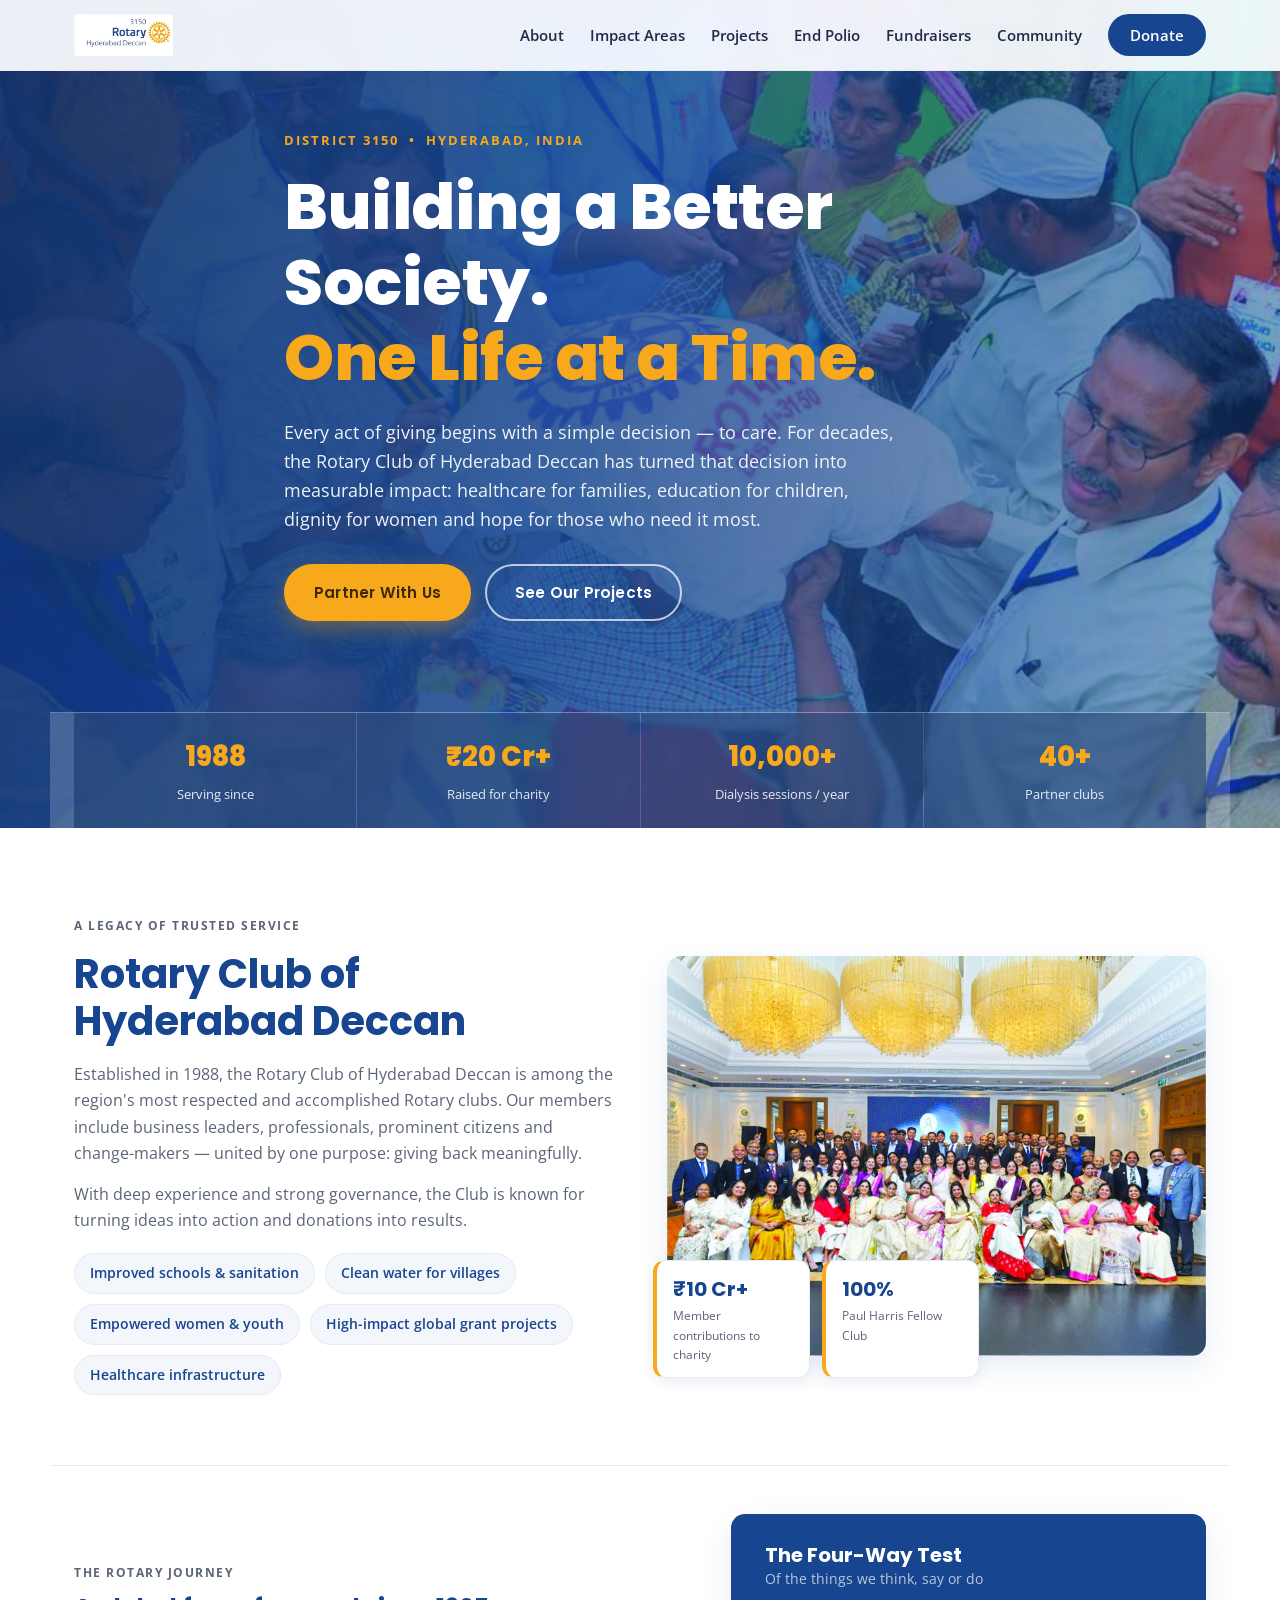
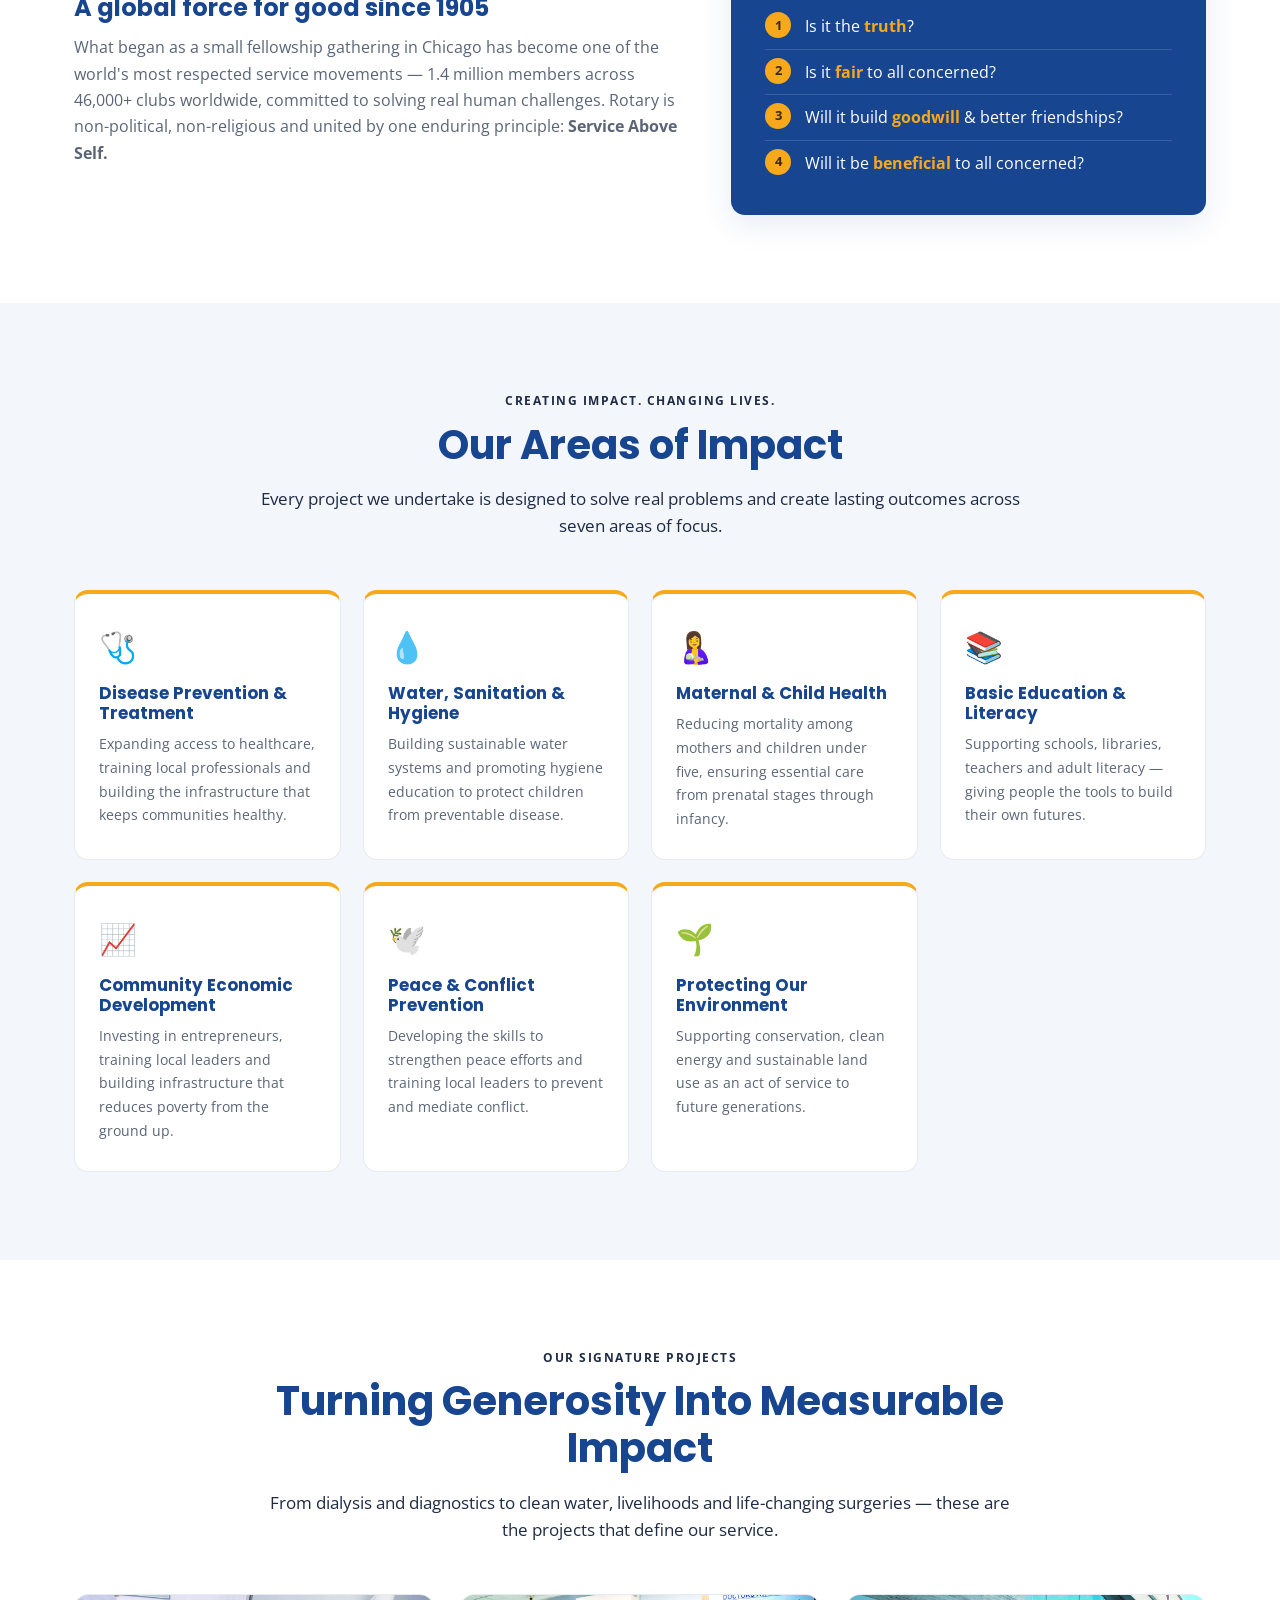
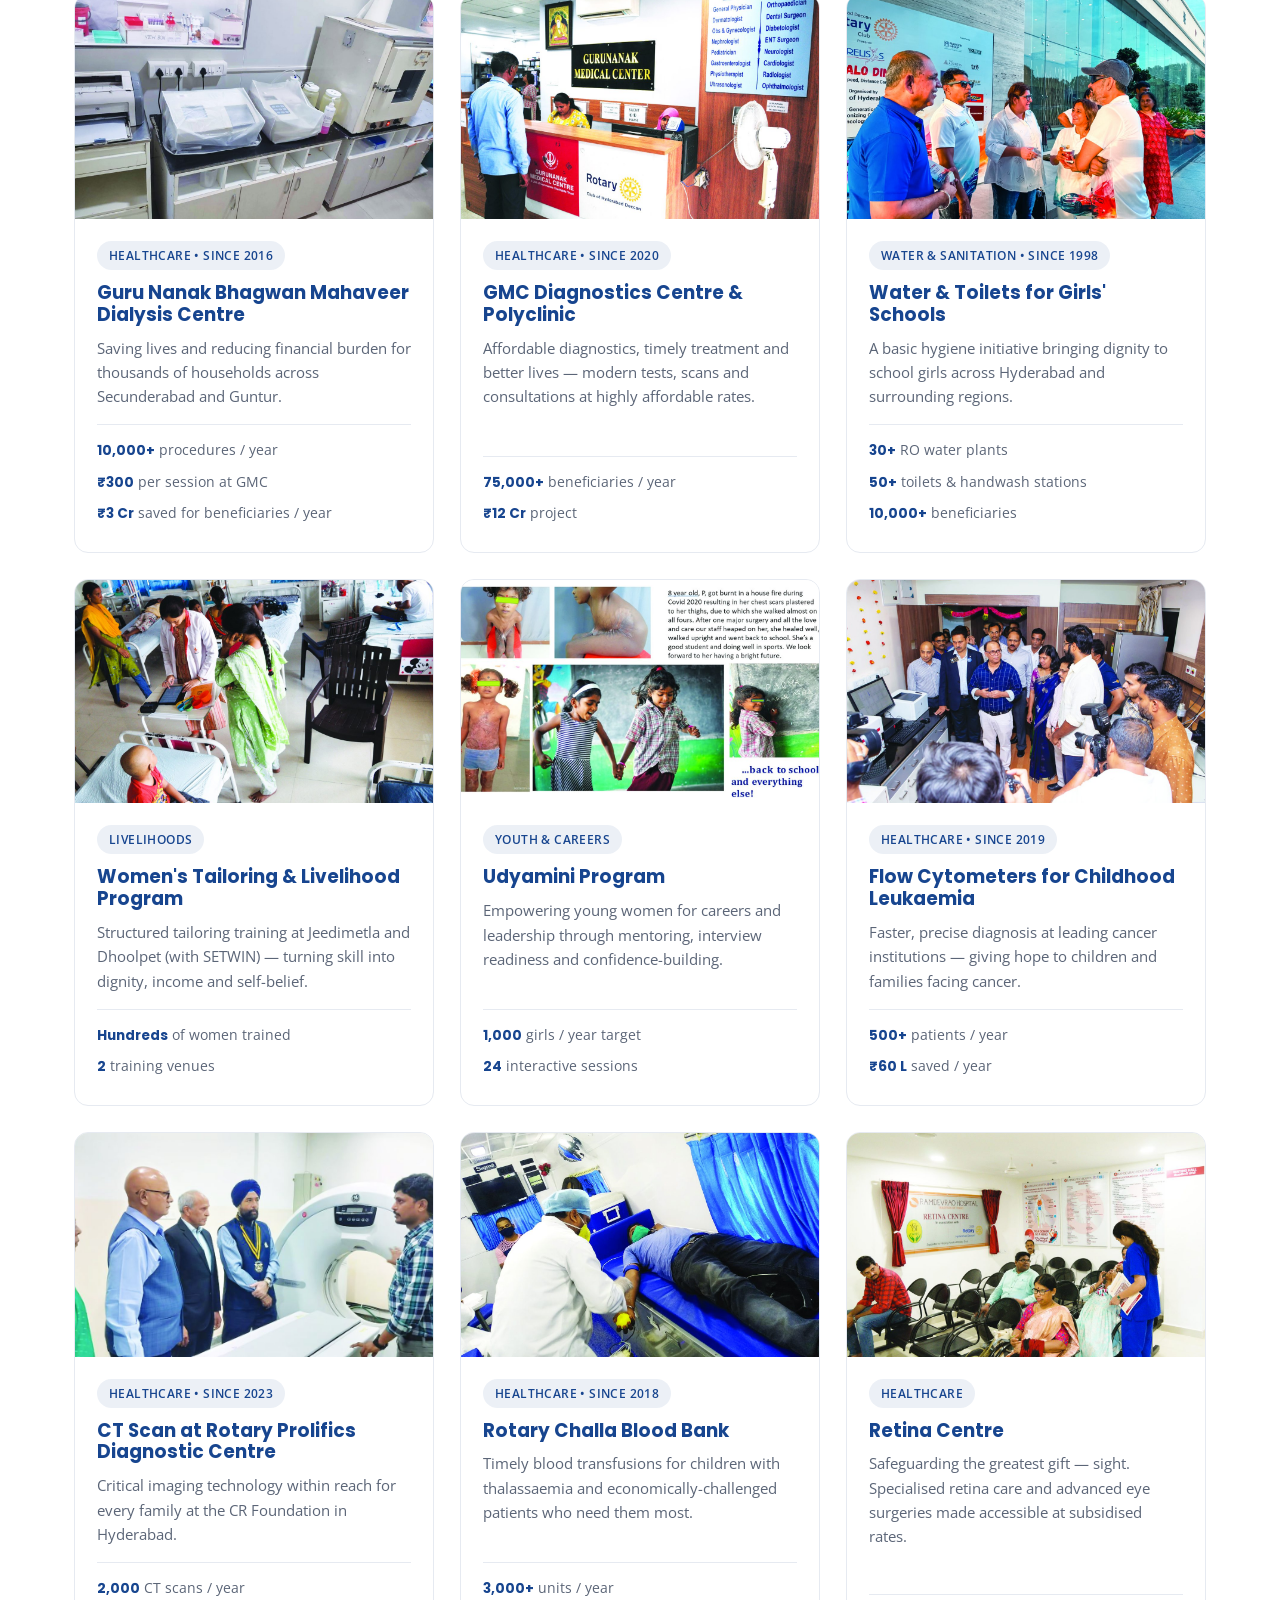
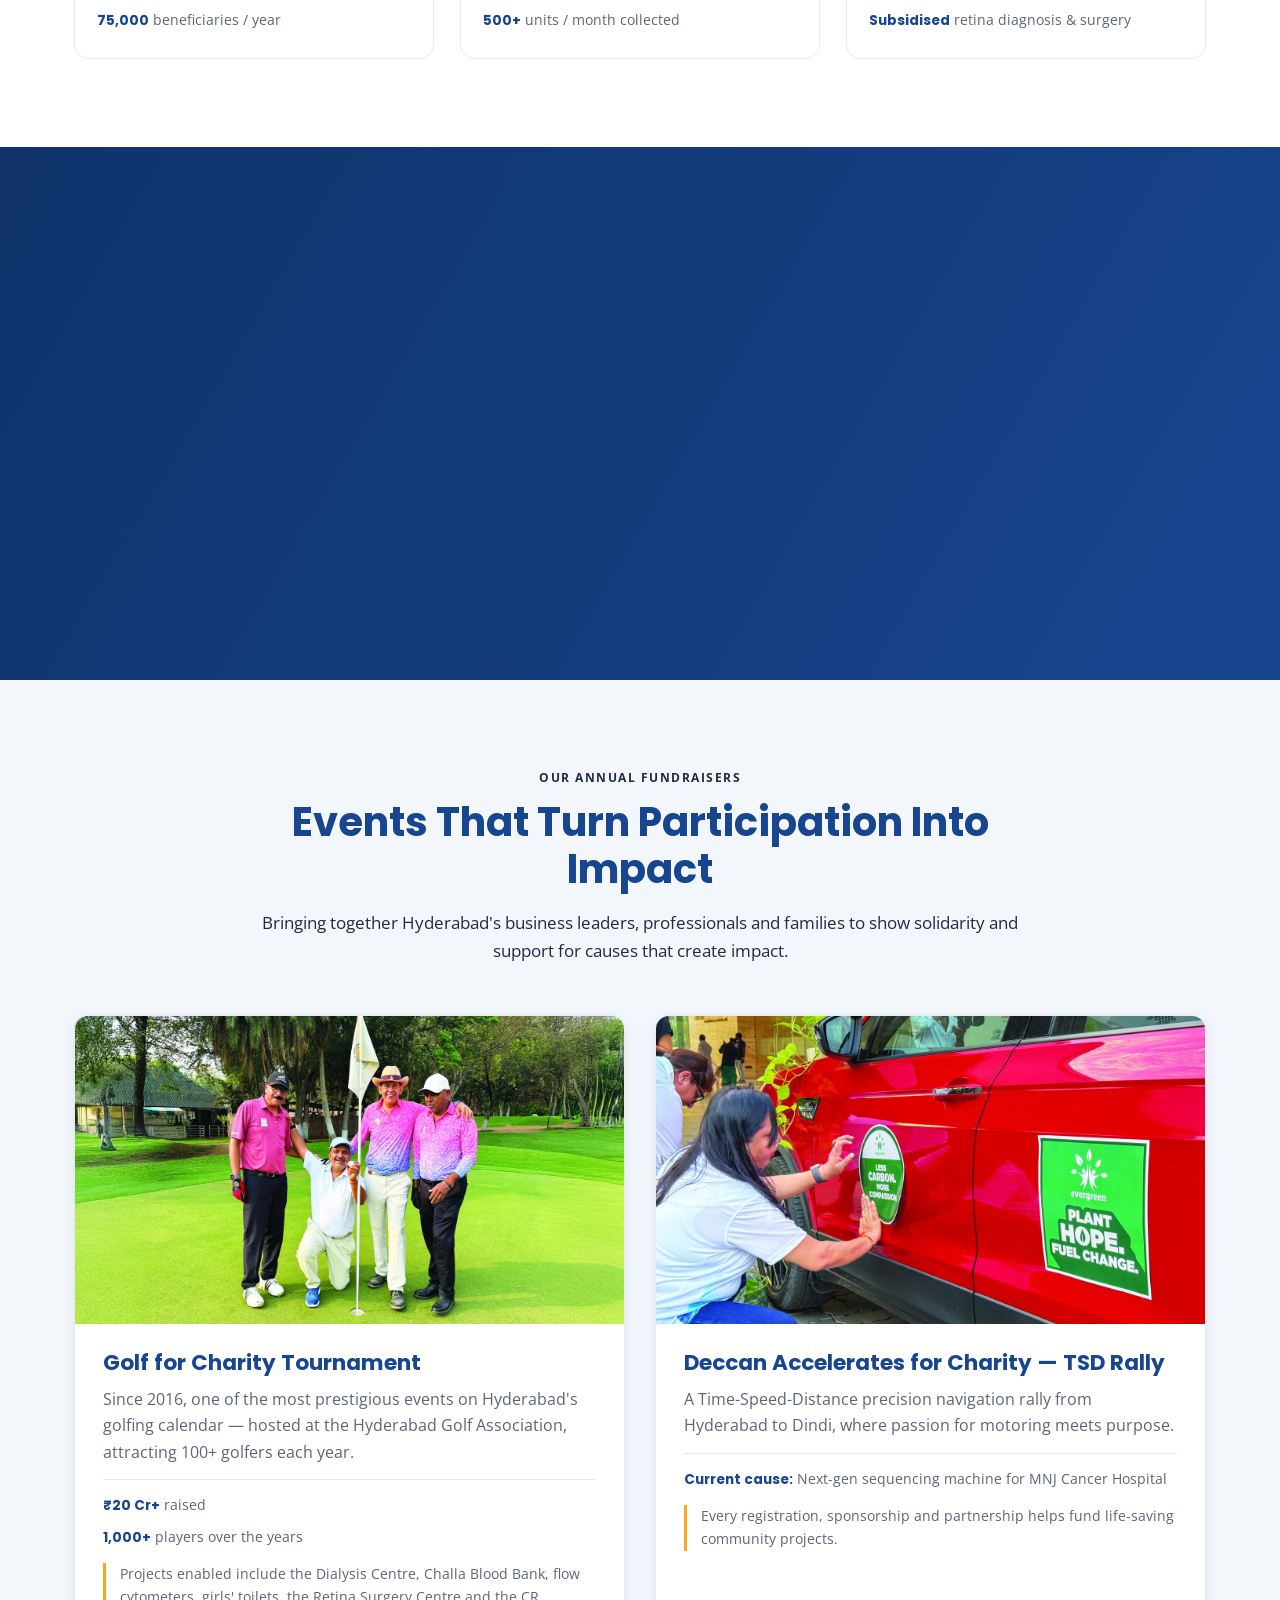
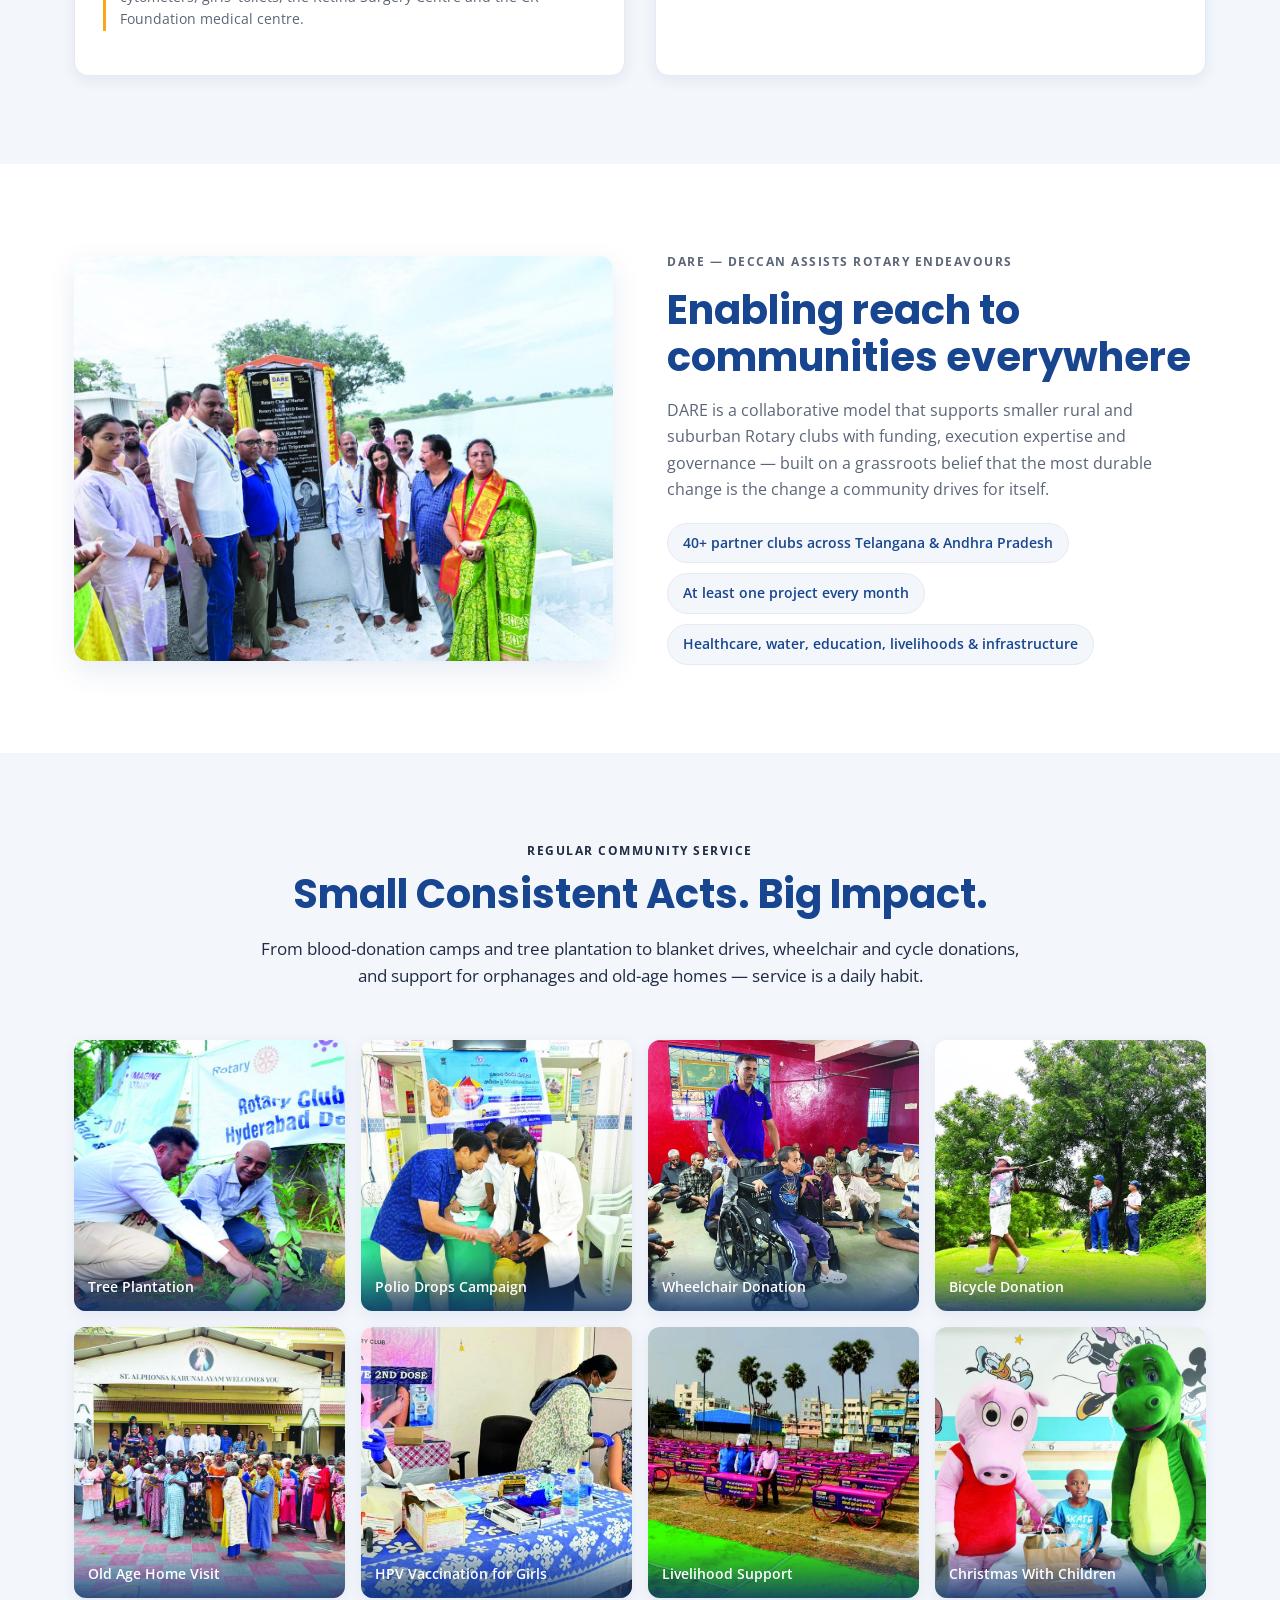
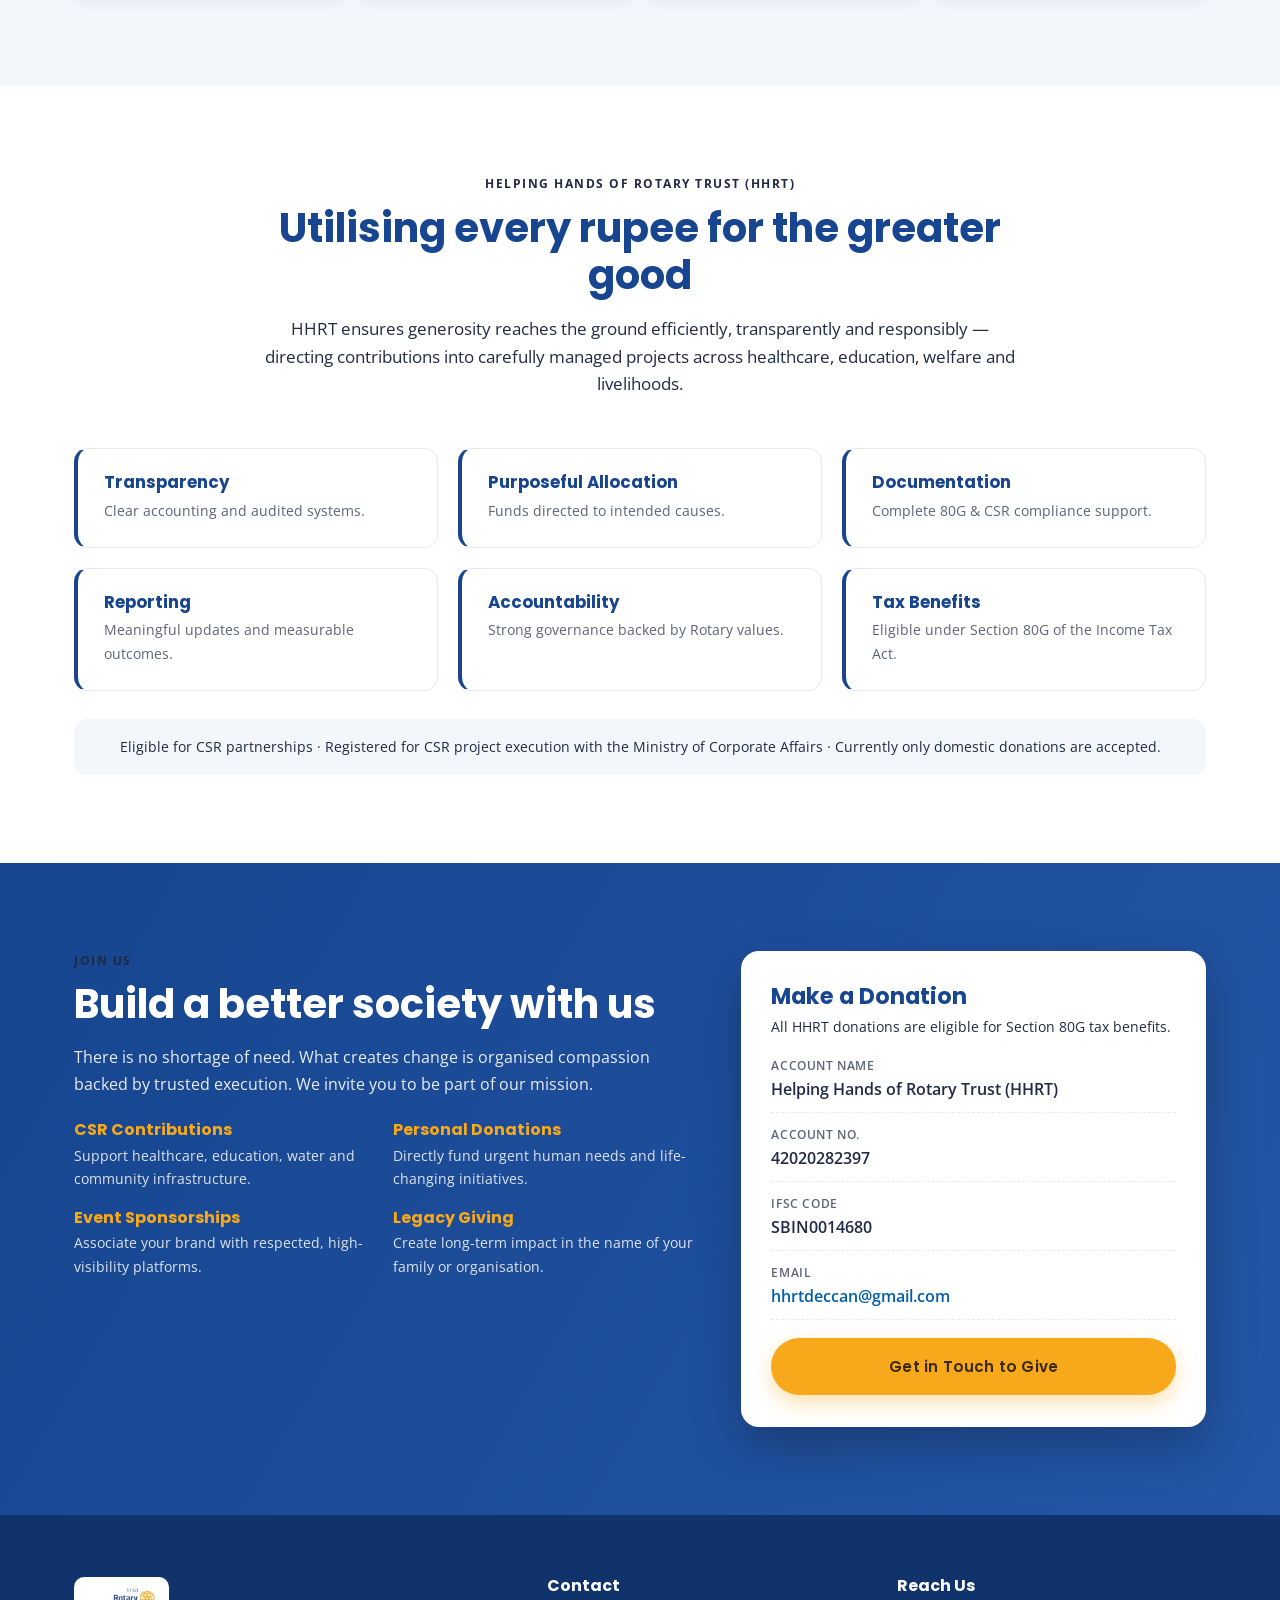
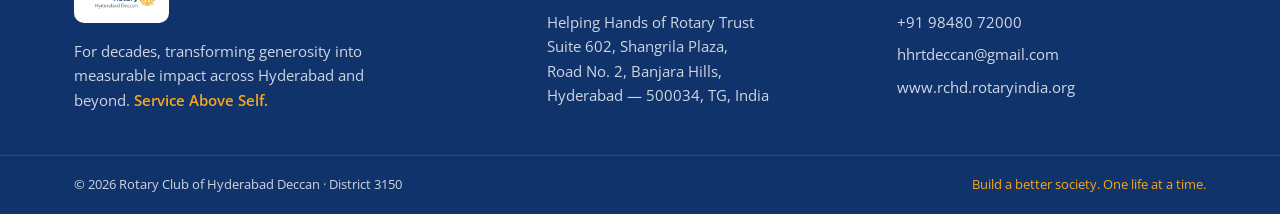
==== website/index.html @ d2c90126 "Initial commit" ====
<!DOCTYPE html>
<html lang="en">
<head>
  <meta charset="UTF-8" />
  <meta name="viewport" content="width=device-width, initial-scale=1.0" />
  <title>Rotary Club of Hyderabad Deccan — Building a Better Society. One Life at a Time.</title>
  <meta name="description" content="Rotary Club of Hyderabad Deccan (District 3150). For decades we have transformed generosity into measurable impact across healthcare, education, water, sanitation and livelihoods in Hyderabad and beyond." />
  <link rel="preconnect" href="https://fonts.googleapis.com" />
  <link rel="preconnect" href="https://fonts.gstatic.com" crossorigin />
  <link href="https://fonts.googleapis.com/css2?family=Open+Sans:wght@400;500;600;700&family=Poppins:wght@500;600;700;800&display=swap" rel="stylesheet" />
  <link rel="icon" type="image/png" href="assets/img/wheel.png" />
  <link rel="stylesheet" href="assets/css/styles.css" />
</head>
<body>

  <!-- ============ HEADER / NAV ============ -->
  <header class="site-header" id="siteHeader">
    <div class="container nav-wrap">
      <a href="#home" class="brand" aria-label="Rotary Hyderabad Deccan home">
        <img src="assets/img/logo.png" alt="District 3150 Rotary Hyderabad Deccan" class="brand-logo" />
      </a>
      <button class="nav-toggle" id="navToggle" aria-label="Toggle navigation" aria-expanded="false">
        <span></span><span></span><span></span>
      </button>
      <nav class="main-nav" id="mainNav">
        <a href="#about">About</a>
        <a href="#impact">Impact Areas</a>
        <a href="#projects">Projects</a>
        <a href="#polio">End Polio</a>
        <a href="#events">Fundraisers</a>
        <a href="#community">Community</a>
        <a href="#join" class="nav-cta">Donate</a>
      </nav>
    </div>
  </header>

  <!-- ============ HERO ============ -->
  <section class="hero" id="home">
    <div class="hero-bg" style="background-image:url('assets/images/hero.jpg')"></div>
    <div class="hero-overlay"></div>
    <div class="container hero-inner">
      <p class="hero-eyebrow">District 3150 &nbsp;•&nbsp; Hyderabad, India</p>
      <h1 class="hero-title">Building a Better Society.<br><span>One Life at a Time.</span></h1>
      <p class="hero-lead">Every act of giving begins with a simple decision — to care. For decades, the Rotary Club of Hyderabad Deccan has turned that decision into measurable impact: healthcare for families, education for children, dignity for women and hope for those who need it most.</p>
      <div class="hero-actions">
        <a href="#join" class="btn btn-gold">Partner With Us</a>
        <a href="#projects" class="btn btn-ghost">See Our Projects</a>
      </div>
    </div>
    <div class="hero-stats container">
      <div class="hstat"><span class="hstat-num">1988</span><span class="hstat-label">Serving since</span></div>
      <div class="hstat"><span class="hstat-num">₹20 Cr+</span><span class="hstat-label">Raised for charity</span></div>
      <div class="hstat"><span class="hstat-num">10,000+</span><span class="hstat-label">Dialysis sessions / year</span></div>
      <div class="hstat"><span class="hstat-num">40+</span><span class="hstat-label">Partner clubs</span></div>
    </div>
  </section>

  <!-- ============ ABOUT / LEGACY ============ -->
  <section class="section" id="about">
    <div class="container grid-2">
      <div class="reveal">
        <p class="eyebrow">A Legacy of Trusted Service</p>
        <h2 class="section-title">Rotary Club of Hyderabad&nbsp;Deccan</h2>
        <p>Established in 1988, the Rotary Club of Hyderabad Deccan is among the region's most respected and accomplished Rotary clubs. Our members include business leaders, professionals, prominent citizens and change-makers — united by one purpose: giving back meaningfully.</p>
        <p>With deep experience and strong governance, the Club is known for turning ideas into action and donations into results.</p>
        <ul class="pillars">
          <li>Improved schools &amp; sanitation</li>
          <li>Clean water for villages</li>
          <li>Empowered women &amp; youth</li>
          <li>High-impact global grant projects</li>
          <li>Healthcare infrastructure</li>
        </ul>
      </div>
      <div class="reveal about-media">
        <img src="assets/images/legacy.jpg" alt="Members of the Rotary Club of Hyderabad Deccan" loading="lazy" />
        <div class="about-badges">
          <div class="badge"><strong>₹10 Cr+</strong><span>Member contributions to charity</span></div>
          <div class="badge"><strong>100%</strong><span>Paul Harris Fellow Club</span></div>
        </div>
      </div>
    </div>

    <!-- Rotary journey strip -->
    <div class="container journey">
      <div class="journey-text reveal">
        <p class="eyebrow">The Rotary Journey</p>
        <h3>A global force for good since 1905</h3>
        <p>What began as a small fellowship gathering in Chicago has become one of the world's most respected service movements — 1.4&nbsp;million members across 46,000+ clubs worldwide, committed to solving real human challenges. Rotary is non-political, non-religious and united by one enduring principle: <strong>Service Above Self.</strong></p>
      </div>
      <div class="fourway reveal">
        <h4>The Four-Way Test</h4>
        <p class="fourway-sub">Of the things we think, say or do</p>
        <ol>
          <li>Is it the <em>truth</em>?</li>
          <li>Is it <em>fair</em> to all concerned?</li>
          <li>Will it build <em>goodwill</em> &amp; better friendships?</li>
          <li>Will it be <em>beneficial</em> to all concerned?</li>
        </ol>
      </div>
    </div>
  </section>

  <!-- ============ AREAS OF IMPACT ============ -->
  <section class="section section-tint" id="impact">
    <div class="container">
      <div class="section-head reveal">
        <p class="eyebrow">Creating Impact. Changing Lives.</p>
        <h2 class="section-title">Our Areas of Impact</h2>
        <p class="section-intro">Every project we undertake is designed to solve real problems and create lasting outcomes across seven areas of focus.</p>
      </div>
      <div class="impact-grid">
        <article class="impact-card reveal">
          <div class="impact-ic">🩺</div>
          <h3>Disease Prevention &amp; Treatment</h3>
          <p>Expanding access to healthcare, training local professionals and building the infrastructure that keeps communities healthy.</p>
        </article>
        <article class="impact-card reveal">
          <div class="impact-ic">💧</div>
          <h3>Water, Sanitation &amp; Hygiene</h3>
          <p>Building sustainable water systems and promoting hygiene education to protect children from preventable disease.</p>
        </article>
        <article class="impact-card reveal">
          <div class="impact-ic">🤱</div>
          <h3>Maternal &amp; Child Health</h3>
          <p>Reducing mortality among mothers and children under five, ensuring essential care from prenatal stages through infancy.</p>
        </article>
        <article class="impact-card reveal">
          <div class="impact-ic">📚</div>
          <h3>Basic Education &amp; Literacy</h3>
          <p>Supporting schools, libraries, teachers and adult literacy — giving people the tools to build their own futures.</p>
        </article>
        <article class="impact-card reveal">
          <div class="impact-ic">📈</div>
          <h3>Community Economic Development</h3>
          <p>Investing in entrepreneurs, training local leaders and building infrastructure that reduces poverty from the ground up.</p>
        </article>
        <article class="impact-card reveal">
          <div class="impact-ic">🕊️</div>
          <h3>Peace &amp; Conflict Prevention</h3>
          <p>Developing the skills to strengthen peace efforts and training local leaders to prevent and mediate conflict.</p>
        </article>
        <article class="impact-card reveal">
          <div class="impact-ic">🌱</div>
          <h3>Protecting Our Environment</h3>
          <p>Supporting conservation, clean energy and sustainable land use as an act of service to future generations.</p>
        </article>
      </div>
    </div>
  </section>

  <!-- ============ SIGNATURE PROJECTS ============ -->
  <section class="section" id="projects">
    <div class="container">
      <div class="section-head reveal">
        <p class="eyebrow">Our Signature Projects</p>
        <h2 class="section-title">Turning Generosity Into Measurable Impact</h2>
        <p class="section-intro">From dialysis and diagnostics to clean water, livelihoods and life-changing surgeries — these are the projects that define our service.</p>
      </div>

      <div class="projects-grid">

        <article class="project-card reveal">
          <div class="project-img"><img src="assets/images/dialysis.jpg" alt="Patients undergoing dialysis at the Secunderabad centre" loading="lazy" /></div>
          <div class="project-body">
            <span class="tag">Healthcare • Since 2016</span>
            <h3>Guru Nanak Bhagwan Mahaveer Dialysis Centre</h3>
            <p>Saving lives and reducing financial burden for thousands of households across Secunderabad and Guntur.</p>
            <div class="project-stats">
              <span><strong>10,000+</strong> procedures / year</span>
              <span><strong>₹300</strong> per session at GMC</span>
              <span><strong>₹3 Cr</strong> saved for beneficiaries / year</span>
            </div>
          </div>
        </article>

        <article class="project-card reveal">
          <div class="project-img"><img src="assets/images/diagnostics.jpg" alt="GMC Diagnostics Centre and Polyclinic" loading="lazy" /></div>
          <div class="project-body">
            <span class="tag">Healthcare • Since 2020</span>
            <h3>GMC Diagnostics Centre &amp; Polyclinic</h3>
            <p>Affordable diagnostics, timely treatment and better lives — modern tests, scans and consultations at highly affordable rates.</p>
            <div class="project-stats">
              <span><strong>75,000+</strong> beneficiaries / year</span>
              <span><strong>₹12 Cr</strong> project</span>
            </div>
          </div>
        </article>

        <article class="project-card reveal">
          <div class="project-img"><img src="assets/images/water-schools.jpg" alt="Water and sanitation facilities for schools" loading="lazy" /></div>
          <div class="project-body">
            <span class="tag">Water &amp; Sanitation • Since 1998</span>
            <h3>Water &amp; Toilets for Girls' Schools</h3>
            <p>A basic hygiene initiative bringing dignity to school girls across Hyderabad and surrounding regions.</p>
            <div class="project-stats">
              <span><strong>30+</strong> RO water plants</span>
              <span><strong>50+</strong> toilets &amp; handwash stations</span>
              <span><strong>10,000+</strong> beneficiaries</span>
            </div>
          </div>
        </article>

        <article class="project-card reveal">
          <div class="project-img"><img src="assets/images/tailoring.jpg" alt="Women's tailoring and livelihood program" loading="lazy" /></div>
          <div class="project-body">
            <span class="tag">Livelihoods</span>
            <h3>Women's Tailoring &amp; Livelihood Program</h3>
            <p>Structured tailoring training at Jeedimetla and Dhoolpet (with SETWIN) — turning skill into dignity, income and self-belief.</p>
            <div class="project-stats">
              <span><strong>Hundreds</strong> of women trained</span>
              <span><strong>2</strong> training venues</span>
            </div>
          </div>
        </article>

        <article class="project-card reveal">
          <div class="project-img"><img src="assets/images/udyamini.jpg" alt="Udyamini program session for young women" loading="lazy" /></div>
          <div class="project-body">
            <span class="tag">Youth &amp; Careers</span>
            <h3>Udyamini Program</h3>
            <p>Empowering young women for careers and leadership through mentoring, interview readiness and confidence-building.</p>
            <div class="project-stats">
              <span><strong>1,000</strong> girls / year target</span>
              <span><strong>24</strong> interactive sessions</span>
            </div>
          </div>
        </article>

        <article class="project-card reveal">
          <div class="project-img"><img src="assets/images/cytometer.jpg" alt="Flow cytometer inauguration for childhood leukaemia diagnosis" loading="lazy" /></div>
          <div class="project-body">
            <span class="tag">Healthcare • Since 2019</span>
            <h3>Flow Cytometers for Childhood Leukaemia</h3>
            <p>Faster, precise diagnosis at leading cancer institutions — giving hope to children and families facing cancer.</p>
            <div class="project-stats">
              <span><strong>500+</strong> patients / year</span>
              <span><strong>₹60 L</strong> saved / year</span>
            </div>
          </div>
        </article>

        <article class="project-card reveal">
          <div class="project-img"><img src="assets/images/ctscan.jpg" alt="CT scan inauguration at CR Foundation" loading="lazy" /></div>
          <div class="project-body">
            <span class="tag">Healthcare • Since 2023</span>
            <h3>CT Scan at Rotary Prolifics Diagnostic Centre</h3>
            <p>Critical imaging technology within reach for every family at the CR Foundation in Hyderabad.</p>
            <div class="project-stats">
              <span><strong>2,000</strong> CT scans / year</span>
              <span><strong>75,000</strong> beneficiaries / year</span>
            </div>
          </div>
        </article>

        <article class="project-card reveal">
          <div class="project-img"><img src="assets/images/bloodbank.jpg" alt="Rotary Challa Blood Bank donation drive" loading="lazy" /></div>
          <div class="project-body">
            <span class="tag">Healthcare • Since 2018</span>
            <h3>Rotary Challa Blood Bank</h3>
            <p>Timely blood transfusions for children with thalassaemia and economically-challenged patients who need them most.</p>
            <div class="project-stats">
              <span><strong>3,000+</strong> units / year</span>
              <span><strong>500+</strong> units / month collected</span>
            </div>
          </div>
        </article>

        <article class="project-card reveal">
          <div class="project-img"><img src="assets/images/retina.jpg" alt="Retina care centre" loading="lazy" /></div>
          <div class="project-body">
            <span class="tag">Healthcare</span>
            <h3>Retina Centre</h3>
            <p>Safeguarding the greatest gift — sight. Specialised retina care and advanced eye surgeries made accessible at subsidised rates.</p>
            <div class="project-stats">
              <span><strong>Subsidised</strong> retina diagnosis &amp; surgery</span>
            </div>
          </div>
        </article>

      </div>
    </div>
  </section>

  <!-- ============ END POLIO ============ -->
  <section class="section polio" id="polio">
    <div class="container polio-inner">
      <div class="reveal">
        <p class="eyebrow eyebrow-light">End Polio Now</p>
        <h2 class="section-title light">Helping end one of humanity's cruellest diseases</h2>
        <p class="light-text">Rotary chose to fight back. Through one of the largest public-health partnerships in history, Rotary helped immunise more than a billion children worldwide — protecting them from a debilitating disease and reducing polio cases by over 99%.</p>
        <p class="polio-partners"><strong>Partners in eradication:</strong> Rotary International · WHO · UNICEF · US CDC · National Governments worldwide</p>
      </div>
      <div class="polio-stats reveal">
        <div class="pstat"><span class="pstat-num">1B+</span><span>Children immunised</span></div>
        <div class="pstat"><span class="pstat-num">99%+</span><span>Reduction in polio cases</span></div>
        <div class="pstat"><span class="pstat-num">20M+</span><span>Walking who'd be paralysed</span></div>
        <div class="pstat"><span class="pstat-num">125 → 2</span><span>Endemic countries</span></div>
      </div>
    </div>
  </section>

  <!-- ============ FUNDRAISERS ============ -->
  <section class="section section-tint" id="events">
    <div class="container">
      <div class="section-head reveal">
        <p class="eyebrow">Our Annual Fundraisers</p>
        <h2 class="section-title">Events That Turn Participation Into Impact</h2>
        <p class="section-intro">Bringing together Hyderabad's business leaders, professionals and families to show solidarity and support for causes that create impact.</p>
      </div>
      <div class="events-grid">
        <article class="event-card reveal">
          <div class="event-img"><img src="assets/images/golf.jpg" alt="Rotary Golf for Charity tournament" loading="lazy" /></div>
          <div class="event-body">
            <h3>Golf for Charity Tournament</h3>
            <p>Since 2016, one of the most prestigious events on Hyderabad's golfing calendar — hosted at the Hyderabad Golf Association, attracting 100+ golfers each year.</p>
            <div class="project-stats">
              <span><strong>₹20 Cr+</strong> raised</span>
              <span><strong>1,000+</strong> players over the years</span>
            </div>
            <p class="event-note">Projects enabled include the Dialysis Centre, Challa Blood Bank, flow cytometers, girls' toilets, the Retina Surgery Centre and the CR Foundation medical centre.</p>
          </div>
        </article>
        <article class="event-card reveal">
          <div class="event-img"><img src="assets/images/carrally.jpg" alt="Deccan Accelerates for Charity TSD car rally" loading="lazy" /></div>
          <div class="event-body">
            <h3>Deccan Accelerates for Charity — TSD Rally</h3>
            <p>A Time-Speed-Distance precision navigation rally from Hyderabad to Dindi, where passion for motoring meets purpose.</p>
            <div class="project-stats">
              <span><strong>Current cause:</strong> Next-gen sequencing machine for MNJ Cancer Hospital</span>
            </div>
            <p class="event-note">Every registration, sponsorship and partnership helps fund life-saving community projects.</p>
          </div>
        </article>
      </div>
    </div>
  </section>

  <!-- ============ DARE ============ -->
  <section class="section" id="dare">
    <div class="container grid-2 grid-2-rev">
      <div class="reveal about-media">
        <img src="assets/images/dare.jpg" alt="DARE project inauguration with a partner club" loading="lazy" />
      </div>
      <div class="reveal">
        <p class="eyebrow">DARE — Deccan Assists Rotary Endeavours</p>
        <h2 class="section-title">Enabling reach to communities everywhere</h2>
        <p>DARE is a collaborative model that supports smaller rural and suburban Rotary clubs with funding, execution expertise and governance — built on a grassroots belief that the most durable change is the change a community drives for itself.</p>
        <ul class="pillars">
          <li>40+ partner clubs across Telangana &amp; Andhra Pradesh</li>
          <li>At least one project every month</li>
          <li>Healthcare, water, education, livelihoods &amp; infrastructure</li>
        </ul>
      </div>
    </div>
  </section>

  <!-- ============ COMMUNITY GALLERY ============ -->
  <section class="section section-tint" id="community">
    <div class="container">
      <div class="section-head reveal">
        <p class="eyebrow">Regular Community Service</p>
        <h2 class="section-title">Small Consistent Acts. Big Impact.</h2>
        <p class="section-intro">From blood-donation camps and tree plantation to blanket drives, wheelchair and cycle donations, and support for orphanages and old-age homes — service is a daily habit.</p>
      </div>
      <div class="gallery">
        <figure class="reveal"><img src="assets/images/treeplant.jpg" alt="Tree plantation drive" loading="lazy" /><figcaption>Tree Plantation</figcaption></figure>
        <figure class="reveal"><img src="assets/images/polio.jpg" alt="Polio drops campaign" loading="lazy" /><figcaption>Polio Drops Campaign</figcaption></figure>
        <figure class="reveal"><img src="assets/images/wheelchair.jpg" alt="Wheelchair donation" loading="lazy" /><figcaption>Wheelchair Donation</figcaption></figure>
        <figure class="reveal"><img src="assets/images/bicycle.jpg" alt="Bicycle donation" loading="lazy" /><figcaption>Bicycle Donation</figcaption></figure>
        <figure class="reveal"><img src="assets/images/oldage.jpg" alt="Visit to an old age home" loading="lazy" /><figcaption>Old Age Home Visit</figcaption></figure>
        <figure class="reveal"><img src="assets/images/hpv.jpg" alt="HPV vaccination for girls" loading="lazy" /><figcaption>HPV Vaccination for Girls</figcaption></figure>
        <figure class="reveal"><img src="assets/images/livelihood.jpg" alt="Street cart livelihood support" loading="lazy" /><figcaption>Livelihood Support</figcaption></figure>
        <figure class="reveal"><img src="assets/images/christmas.jpg" alt="Christmas with leukaemia-affected children" loading="lazy" /><figcaption>Christmas With Children</figcaption></figure>
      </div>
    </div>
  </section>

  <!-- ============ TRANSPARENCY / HHRT ============ -->
  <section class="section" id="trust">
    <div class="container">
      <div class="section-head reveal">
        <p class="eyebrow">Helping Hands of Rotary Trust (HHRT)</p>
        <h2 class="section-title">Utilising every rupee for the greater good</h2>
        <p class="section-intro">HHRT ensures generosity reaches the ground efficiently, transparently and responsibly — directing contributions into carefully managed projects across healthcare, education, welfare and livelihoods.</p>
      </div>
      <div class="trust-grid">
        <div class="trust-card reveal"><h4>Transparency</h4><p>Clear accounting and audited systems.</p></div>
        <div class="trust-card reveal"><h4>Purposeful Allocation</h4><p>Funds directed to intended causes.</p></div>
        <div class="trust-card reveal"><h4>Documentation</h4><p>Complete 80G &amp; CSR compliance support.</p></div>
        <div class="trust-card reveal"><h4>Reporting</h4><p>Meaningful updates and measurable outcomes.</p></div>
        <div class="trust-card reveal"><h4>Accountability</h4><p>Strong governance backed by Rotary values.</p></div>
        <div class="trust-card reveal"><h4>Tax Benefits</h4><p>Eligible under Section 80G of the Income Tax Act.</p></div>
      </div>
      <p class="trust-note reveal">Eligible for CSR partnerships · Registered for CSR project execution with the Ministry of Corporate Affairs · Currently only domestic donations are accepted.</p>
    </div>
  </section>

  <!-- ============ JOIN / DONATE ============ -->
  <section class="section join" id="join">
    <div class="container join-inner">
      <div class="reveal">
        <p class="eyebrow eyebrow-light">Join Us</p>
        <h2 class="section-title light">Build a better society with us</h2>
        <p class="light-text">There is no shortage of need. What creates change is organised compassion backed by trusted execution. We invite you to be part of our mission.</p>
        <div class="ways">
          <div class="way"><h4>CSR Contributions</h4><p>Support healthcare, education, water and community infrastructure.</p></div>
          <div class="way"><h4>Personal Donations</h4><p>Directly fund urgent human needs and life-changing initiatives.</p></div>
          <div class="way"><h4>Event Sponsorships</h4><p>Associate your brand with respected, high-visibility platforms.</p></div>
          <div class="way"><h4>Legacy Giving</h4><p>Create long-term impact in the name of your family or organisation.</p></div>
        </div>
      </div>
      <aside class="donate-card reveal">
        <h3>Make a Donation</h3>
        <p class="donate-sub">All HHRT donations are eligible for Section 80G tax benefits.</p>
        <dl class="donate-details">
          <div><dt>Account Name</dt><dd>Helping Hands of Rotary Trust (HHRT)</dd></div>
          <div><dt>Account No.</dt><dd>42020282397</dd></div>
          <div><dt>IFSC Code</dt><dd>SBIN0014680</dd></div>
          <div><dt>Email</dt><dd><a href="mailto:hhrtdeccan@gmail.com">hhrtdeccan@gmail.com</a></dd></div>
        </dl>
        <a href="mailto:hhrtdeccan@gmail.com?subject=I%20want%20to%20support%20Rotary%20Hyderabad%20Deccan" class="btn btn-gold btn-block">Get in Touch to Give</a>
      </aside>
    </div>
  </section>

  <!-- ============ FOOTER ============ -->
  <footer class="site-footer" id="contact">
    <div class="container footer-grid">
      <div class="footer-brand">
        <img src="assets/img/logo.png" alt="Rotary Hyderabad Deccan" class="footer-logo" />
        <p>For decades, transforming generosity into measurable impact across Hyderabad and beyond. <em>Service Above Self.</em></p>
      </div>
      <div class="footer-col">
        <h4>Contact</h4>
        <p>Helping Hands of Rotary Trust<br>Suite 602, Shangrila Plaza,<br>Road No. 2, Banjara Hills,<br>Hyderabad — 500034, TG, India</p>
      </div>
      <div class="footer-col">
        <h4>Reach Us</h4>
        <p><a href="tel:+919848072000">+91 98480 72000</a></p>
        <p><a href="mailto:hhrtdeccan@gmail.com">hhrtdeccan@gmail.com</a></p>
        <p><a href="https://www.rchd.rotaryindia.org" target="_blank" rel="noopener">www.rchd.rotaryindia.org</a></p>
      </div>
    </div>
    <div class="footer-bar">
      <div class="container footer-bar-inner">
        <span>© <span id="year"></span> Rotary Club of Hyderabad Deccan · District 3150</span>
        <span class="footer-tag">Build a better society. One life at a time.</span>
      </div>
    </div>
  </footer>

  <a href="#home" class="to-top" id="toTop" aria-label="Back to top">↑</a>

  <script src="assets/js/main.js"></script>
</body>
</html>
---- website/assets/css/styles.css ----
/* ===========================================================
   Rotary Club of Hyderabad Deccan — website draft
   Light theme · Rotary Royal Blue + Gold on white
   =========================================================== */

:root{
  --blue:#17458F;          /* Rotary Royal Blue */
  --blue-deep:#10336b;     /* darker shade */
  --blue-bright:#2456a6;   /* brochure blue */
  --azure:#005DAA;         /* Rotary azure (links) */
  --gold:#F7A81B;          /* Rotary Gold */
  --gold-dark:#e0930a;
  --ink:#1f2a44;           /* body text */
  --muted:#5b6577;
  --line:#e6eaf1;
  --tint:#f3f6fb;          /* light section background */
  --white:#ffffff;
  --radius:14px;
  --shadow:0 10px 30px rgba(23,69,143,.10);
  --shadow-sm:0 4px 14px rgba(23,69,143,.08);
  --maxw:1180px;
}

*{box-sizing:border-box;margin:0;padding:0}
html{scroll-behavior:smooth;scroll-padding-top:78px}
body{
  font-family:'Open Sans',system-ui,-apple-system,Segoe UI,Roboto,sans-serif;
  color:var(--ink);background:var(--white);line-height:1.65;
  -webkit-font-smoothing:antialiased;
}
img{max-width:100%;display:block}
a{color:var(--azure);text-decoration:none}
h1,h2,h3,h4{font-family:'Poppins',sans-serif;line-height:1.18;color:var(--blue);font-weight:700}
.container{width:100%;max-width:var(--maxw);margin:0 auto;padding:0 24px}

/* ---------- buttons ---------- */
.btn{
  display:inline-block;font-family:'Poppins',sans-serif;font-weight:600;
  padding:14px 28px;border-radius:50px;font-size:.95rem;letter-spacing:.2px;
  transition:transform .2s ease,box-shadow .2s ease,background .2s ease;cursor:pointer;border:2px solid transparent;
}
.btn-gold{background:var(--gold);color:#3b2a00;box-shadow:0 8px 20px rgba(247,168,27,.35)}
.btn-gold:hover{background:var(--gold-dark);transform:translateY(-2px)}
.btn-ghost{background:transparent;color:var(--white);border-color:rgba(255,255,255,.7)}
.btn-ghost:hover{background:var(--white);color:var(--blue)}
.btn-block{display:block;text-align:center;width:100%;margin-top:18px}

/* ---------- header ---------- */
.site-header{
  position:fixed;top:0;left:0;right:0;z-index:100;background:rgba(255,255,255,.92);
  backdrop-filter:saturate(160%) blur(10px);border-bottom:1px solid var(--line);
  transition:box-shadow .25s ease;
}
.site-header.scrolled{box-shadow:0 4px 20px rgba(0,0,0,.07)}
.nav-wrap{display:flex;align-items:center;justify-content:space-between;height:70px}
.brand-logo{height:42px;width:auto}
.main-nav{display:flex;align-items:center;gap:26px}
.main-nav a{color:var(--ink);font-weight:600;font-size:.93rem;position:relative;padding:6px 0}
.main-nav a:not(.nav-cta)::after{
  content:"";position:absolute;left:0;bottom:0;height:2px;width:0;background:var(--gold);transition:width .25s ease;
}
.main-nav a:not(.nav-cta):hover::after{width:100%}
.main-nav a:hover{color:var(--blue)}
.nav-cta{background:var(--blue);color:#fff !important;padding:9px 22px !important;border-radius:50px;}
.nav-cta:hover{background:var(--gold);color:#3b2a00 !important}
.nav-toggle{display:none;flex-direction:column;gap:5px;background:none;border:0;cursor:pointer;padding:6px}
.nav-toggle span{width:26px;height:3px;background:var(--blue);border-radius:3px;transition:.3s}

/* ---------- hero ---------- */
.hero{position:relative;min-height:92vh;display:flex;flex-direction:column;justify-content:center;
  padding:130px 0 0;overflow:hidden}
.hero-bg{position:absolute;inset:0;background-size:cover;background-position:center;transform:scale(1.02)}
.hero-overlay{position:absolute;inset:0;
  background:linear-gradient(100deg,rgba(16,51,107,.94) 0%,rgba(23,69,143,.86) 42%,rgba(23,69,143,.45) 100%);}
.hero-inner{position:relative;z-index:2;max-width:760px;padding-bottom:46px}
.hero-eyebrow{color:var(--gold);font-weight:700;letter-spacing:2px;text-transform:uppercase;font-size:.8rem;margin-bottom:18px}
.hero-title{color:#fff;font-size:clamp(2.3rem,5.2vw,4rem);font-weight:800;letter-spacing:-.5px}
.hero-title span{color:var(--gold)}
.hero-lead{color:rgba(255,255,255,.92);font-size:1.1rem;margin:22px 0 30px;max-width:620px}
.hero-actions{display:flex;gap:14px;flex-wrap:wrap}
.hero-stats{position:relative;z-index:2;display:grid;grid-template-columns:repeat(4,1fr);gap:1px;
  background:rgba(255,255,255,.18);border-top:1px solid rgba(255,255,255,.18);margin-top:auto}
.hstat{background:rgba(16,51,107,.55);padding:22px 18px;text-align:center;backdrop-filter:blur(2px)}
.hstat-num{display:block;font-family:'Poppins',sans-serif;font-weight:800;font-size:1.7rem;color:var(--gold)}
.hstat-label{color:rgba(255,255,255,.88);font-size:.82rem}

/* ---------- generic section ---------- */
.section{padding:88px 0}
.section-tint{background:var(--tint)}
.eyebrow{color:var(--gold-dark);font-weight:700;letter-spacing:1.5px;text-transform:uppercase;font-size:.78rem;margin-bottom:10px}
.eyebrow-light{color:var(--gold)}
.section-title{font-size:clamp(1.7rem,3.4vw,2.5rem);margin-bottom:16px}
.section-title.light{color:#fff}
.section-head{max-width:760px;margin:0 auto 50px;text-align:center}
.section-intro{color:var(--muted);font-size:1.05rem}
.section p{color:var(--ink)}
.light-text{color:rgba(255,255,255,.9) !important}

/* ---------- grid-2 (about / dare) ---------- */
.grid-2{display:grid;grid-template-columns:1fr 1fr;gap:54px;align-items:center}
.grid-2 p{color:var(--muted);margin-bottom:14px}
.about-media{position:relative}
.about-media img{border-radius:var(--radius);box-shadow:var(--shadow)}
.about-badges{position:absolute;left:-14px;bottom:-22px;display:flex;gap:12px}
.badge{background:#fff;border:1px solid var(--line);border-left:4px solid var(--gold);border-radius:12px;
  padding:12px 16px;box-shadow:var(--shadow-sm)}
.badge strong{display:block;font-family:'Poppins';color:var(--blue);font-size:1.25rem}
.badge span{font-size:.74rem;color:var(--muted);display:block;max-width:120px}
.pillars{list-style:none;display:flex;flex-wrap:wrap;gap:10px;margin-top:20px}
.pillars li{background:var(--tint);border:1px solid var(--line);color:var(--blue);font-weight:600;
  font-size:.86rem;padding:8px 15px;border-radius:50px}

/* ---------- journey strip ---------- */
.journey{display:grid;grid-template-columns:1.3fr 1fr;gap:40px;align-items:center;
  margin-top:70px;padding-top:48px;border-top:1px solid var(--line)}
.journey-text h3{font-size:1.5rem;margin-bottom:12px}
.journey-text p{color:var(--muted)}
.fourway{background:var(--blue);color:#fff;border-radius:var(--radius);padding:30px 34px;box-shadow:var(--shadow)}
.fourway h4{color:#fff;font-size:1.25rem}
.fourway-sub{color:rgba(255,255,255,.7) !important;font-size:.85rem;margin-bottom:14px}
.fourway ol{list-style:none;counter-reset:fw}
.fourway li{counter-increment:fw;position:relative;padding:9px 0 9px 40px;border-bottom:1px solid rgba(255,255,255,.14);color:#fff}
.fourway li:last-child{border-bottom:0}
.fourway li::before{content:counter(fw);position:absolute;left:0;top:8px;width:26px;height:26px;border-radius:50%;
  background:var(--gold);color:#3b2a00;font-weight:700;display:flex;align-items:center;justify-content:center;font-size:.82rem}
.fourway em{color:var(--gold);font-style:normal;font-weight:700}

/* ---------- impact cards ---------- */
.impact-grid{display:grid;grid-template-columns:repeat(4,1fr);gap:22px}
.impact-card{background:#fff;border:1px solid var(--line);border-radius:var(--radius);padding:28px 24px;
  transition:transform .25s ease,box-shadow .25s ease;border-top:4px solid var(--gold)}
.impact-card:hover{transform:translateY(-6px);box-shadow:var(--shadow)}
.impact-ic{font-size:1.9rem;margin-bottom:12px}
.impact-card h3{font-size:1.05rem;margin-bottom:8px}
.impact-card p{color:var(--muted);font-size:.9rem}

/* ---------- projects ---------- */
.projects-grid{display:grid;grid-template-columns:repeat(3,1fr);gap:26px}
.project-card{background:#fff;border:1px solid var(--line);border-radius:var(--radius);overflow:hidden;
  display:flex;flex-direction:column;transition:transform .25s ease,box-shadow .25s ease}
.project-card:hover{transform:translateY(-6px);box-shadow:var(--shadow)}
.project-img{aspect-ratio:16/10;overflow:hidden}
.project-img img{width:100%;height:100%;object-fit:cover;transition:transform .5s ease}
.project-card:hover .project-img img{transform:scale(1.06)}
.project-body{padding:22px 22px 26px;display:flex;flex-direction:column;flex:1}
.tag{display:inline-block;align-self:flex-start;background:rgba(23,69,143,.08);color:var(--blue);
  font-weight:600;font-size:.72rem;letter-spacing:.4px;text-transform:uppercase;padding:5px 12px;border-radius:50px;margin-bottom:12px}
.project-body h3{font-size:1.16rem;margin-bottom:10px}
.project-body p{color:var(--muted);font-size:.92rem;margin-bottom:16px}
.project-stats{display:flex;flex-direction:column;gap:8px;margin-top:auto;border-top:1px solid var(--line);padding-top:14px}
.project-stats span{font-size:.85rem;color:var(--muted)}
.project-stats strong{color:var(--blue);font-family:'Poppins'}

/* ---------- polio ---------- */
.polio{background:linear-gradient(120deg,var(--blue-deep),var(--blue));position:relative}
.polio-inner{display:grid;grid-template-columns:1.2fr 1fr;gap:48px;align-items:center}
.polio-partners{color:rgba(255,255,255,.8) !important;font-size:.9rem;margin-top:16px}
.polio-partners strong{color:var(--gold)}
.polio-stats{display:grid;grid-template-columns:1fr 1fr;gap:16px}
.pstat{background:rgba(255,255,255,.08);border:1px solid rgba(255,255,255,.16);border-radius:var(--radius);
  padding:26px 20px;text-align:center}
.pstat-num{display:block;font-family:'Poppins';font-weight:800;font-size:2.1rem;color:var(--gold)}
.pstat span:last-child{color:rgba(255,255,255,.85);font-size:.85rem}

/* ---------- events ---------- */
.events-grid{display:grid;grid-template-columns:1fr 1fr;gap:30px}
.event-card{background:#fff;border:1px solid var(--line);border-radius:var(--radius);overflow:hidden;box-shadow:var(--shadow-sm)}
.event-img{aspect-ratio:16/9;overflow:hidden}
.event-img img{width:100%;height:100%;object-fit:cover}
.event-body{padding:26px 28px 30px}
.event-body h3{font-size:1.35rem;margin-bottom:10px}
.event-body p{color:var(--muted);margin-bottom:14px}
.event-note{font-size:.86rem;border-left:3px solid var(--gold);padding-left:14px;margin-top:14px}

/* ---------- gallery ---------- */
.gallery{display:grid;grid-template-columns:repeat(4,1fr);gap:16px}
.gallery figure{position:relative;border-radius:12px;overflow:hidden;aspect-ratio:1/1;box-shadow:var(--shadow-sm)}
.gallery img{width:100%;height:100%;object-fit:cover;transition:transform .5s ease}
.gallery figure:hover img{transform:scale(1.08)}
.gallery figcaption{position:absolute;left:0;right:0;bottom:0;padding:22px 14px 12px;color:#fff;font-weight:600;
  font-size:.86rem;background:linear-gradient(transparent,rgba(16,51,107,.85))}

/* ---------- trust ---------- */
.trust-grid{display:grid;grid-template-columns:repeat(3,1fr);gap:20px}
.trust-card{background:#fff;border:1px solid var(--line);border-radius:var(--radius);padding:24px 26px;
  border-left:4px solid var(--blue)}
.trust-card h4{color:var(--blue);font-size:1.05rem;margin-bottom:6px}
.trust-card p{color:var(--muted);font-size:.9rem}
.trust-note{text-align:center;color:var(--muted);font-size:.9rem;margin-top:28px;
  background:var(--tint);padding:16px;border-radius:12px}

/* ---------- join / donate ---------- */
.join{background:linear-gradient(120deg,var(--blue),var(--blue-bright))}
.join-inner{display:grid;grid-template-columns:1.2fr .9fr;gap:48px;align-items:start}
.ways{display:grid;grid-template-columns:1fr 1fr;gap:18px;margin-top:24px}
.way h4{color:var(--gold);font-size:1rem;margin-bottom:4px}
.way p{color:rgba(255,255,255,.85) !important;font-size:.88rem}
.donate-card{background:#fff;border-radius:18px;padding:32px 30px;box-shadow:0 20px 50px rgba(0,0,0,.25)}
.donate-card h3{font-size:1.4rem}
.donate-sub{color:var(--muted);font-size:.88rem;margin:6px 0 18px}
.donate-details{display:flex;flex-direction:column;gap:12px}
.donate-details > div{display:flex;flex-direction:column;border-bottom:1px dashed var(--line);padding-bottom:10px}
.donate-details dt{font-size:.74rem;text-transform:uppercase;letter-spacing:.6px;color:var(--muted);font-weight:600}
.donate-details dd{font-weight:600;color:var(--ink)}

/* ---------- footer ---------- */
.site-footer{background:var(--blue-deep);color:rgba(255,255,255,.8)}
.footer-grid{display:grid;grid-template-columns:1.4fr 1fr 1fr;gap:40px;padding:62px 24px 40px}
.footer-logo{height:46px;background:#fff;padding:8px 12px;border-radius:10px;margin-bottom:16px}
.footer-brand p{font-size:.92rem;max-width:340px}
.footer-brand em{color:var(--gold);font-style:normal;font-weight:600}
.footer-col h4{color:#fff;font-size:1rem;margin-bottom:14px}
.footer-col p{font-size:.92rem;margin-bottom:8px}
.footer-col a{color:rgba(255,255,255,.82)}
.footer-col a:hover{color:var(--gold)}
.footer-bar{border-top:1px solid rgba(255,255,255,.12)}
.footer-bar-inner{display:flex;justify-content:space-between;align-items:center;padding:18px 24px;flex-wrap:wrap;gap:8px}
.footer-bar span{font-size:.83rem}
.footer-tag{color:var(--gold)}

/* ---------- back to top ---------- */
.to-top{position:fixed;right:22px;bottom:22px;width:46px;height:46px;border-radius:50%;background:var(--gold);
  color:#3b2a00;display:flex;align-items:center;justify-content:center;font-size:1.3rem;font-weight:700;
  box-shadow:var(--shadow);opacity:0;visibility:hidden;transform:translateY(10px);transition:.3s;z-index:90}
.to-top.show{opacity:1;visibility:visible;transform:translateY(0)}

/* ---------- reveal animation ---------- */
.reveal{opacity:0;transform:translateY(26px);transition:opacity .7s ease,transform .7s ease}
.reveal.in{opacity:1;transform:none}

/* ===========================================================
   RESPONSIVE
   =========================================================== */
@media (max-width:980px){
  .grid-2,.journey,.polio-inner,.join-inner{grid-template-columns:1fr;gap:36px}
  .grid-2-rev .about-media{order:2}
  .impact-grid{grid-template-columns:repeat(2,1fr)}
  .projects-grid{grid-template-columns:repeat(2,1fr)}
  .events-grid{grid-template-columns:1fr}
  .gallery{grid-template-columns:repeat(3,1fr)}
  .trust-grid{grid-template-columns:repeat(2,1fr)}
  .footer-grid{grid-template-columns:1fr 1fr}
  .about-badges{position:static;margin-top:18px}
}
@media (max-width:720px){
  .nav-toggle{display:flex}
  .main-nav{position:fixed;top:70px;right:0;width:min(280px,82vw);height:calc(100vh - 70px);
    background:#fff;flex-direction:column;align-items:flex-start;gap:6px;padding:24px;
    box-shadow:-8px 0 30px rgba(0,0,0,.12);transform:translateX(100%);transition:transform .3s ease}
  .main-nav.open{transform:translateX(0)}
  .main-nav a{width:100%;padding:12px 0;border-bottom:1px solid var(--line)}
  .nav-cta{margin-top:8px}
  .nav-toggle.active span:nth-child(1){transform:translateY(8px) rotate(45deg)}
  .nav-toggle.active span:nth-child(2){opacity:0}
  .nav-toggle.active span:nth-child(3){transform:translateY(-8px) rotate(-45deg)}
  .hero-stats{grid-template-columns:1fr 1fr}
  .section{padding:62px 0}
  .ways{grid-template-columns:1fr}
  .footer-bar-inner{justify-content:center;text-align:center}
}
@media (max-width:480px){
  .impact-grid,.projects-grid,.gallery,.trust-grid,.footer-grid,.polio-stats{grid-template-columns:1fr}
  .hero-stats{grid-template-columns:1fr 1fr}
  .about-badges{flex-direction:column}
}
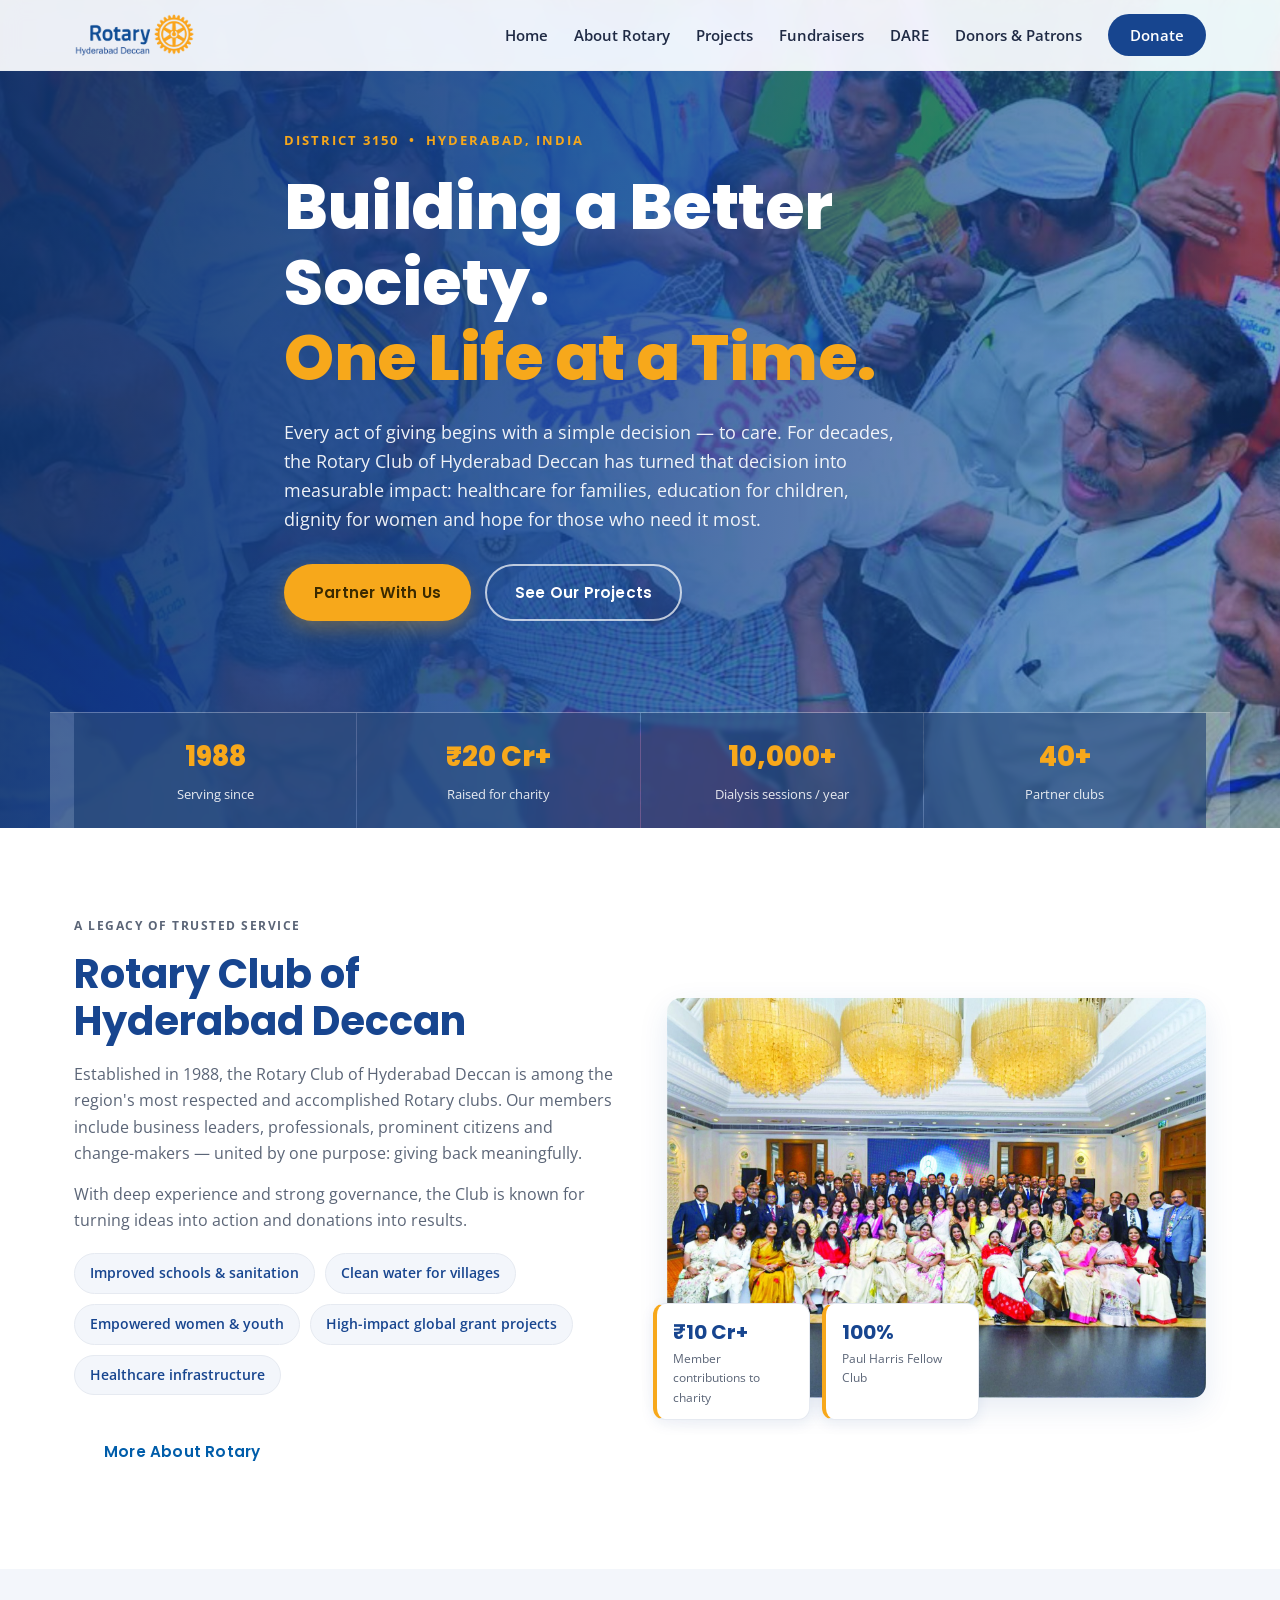
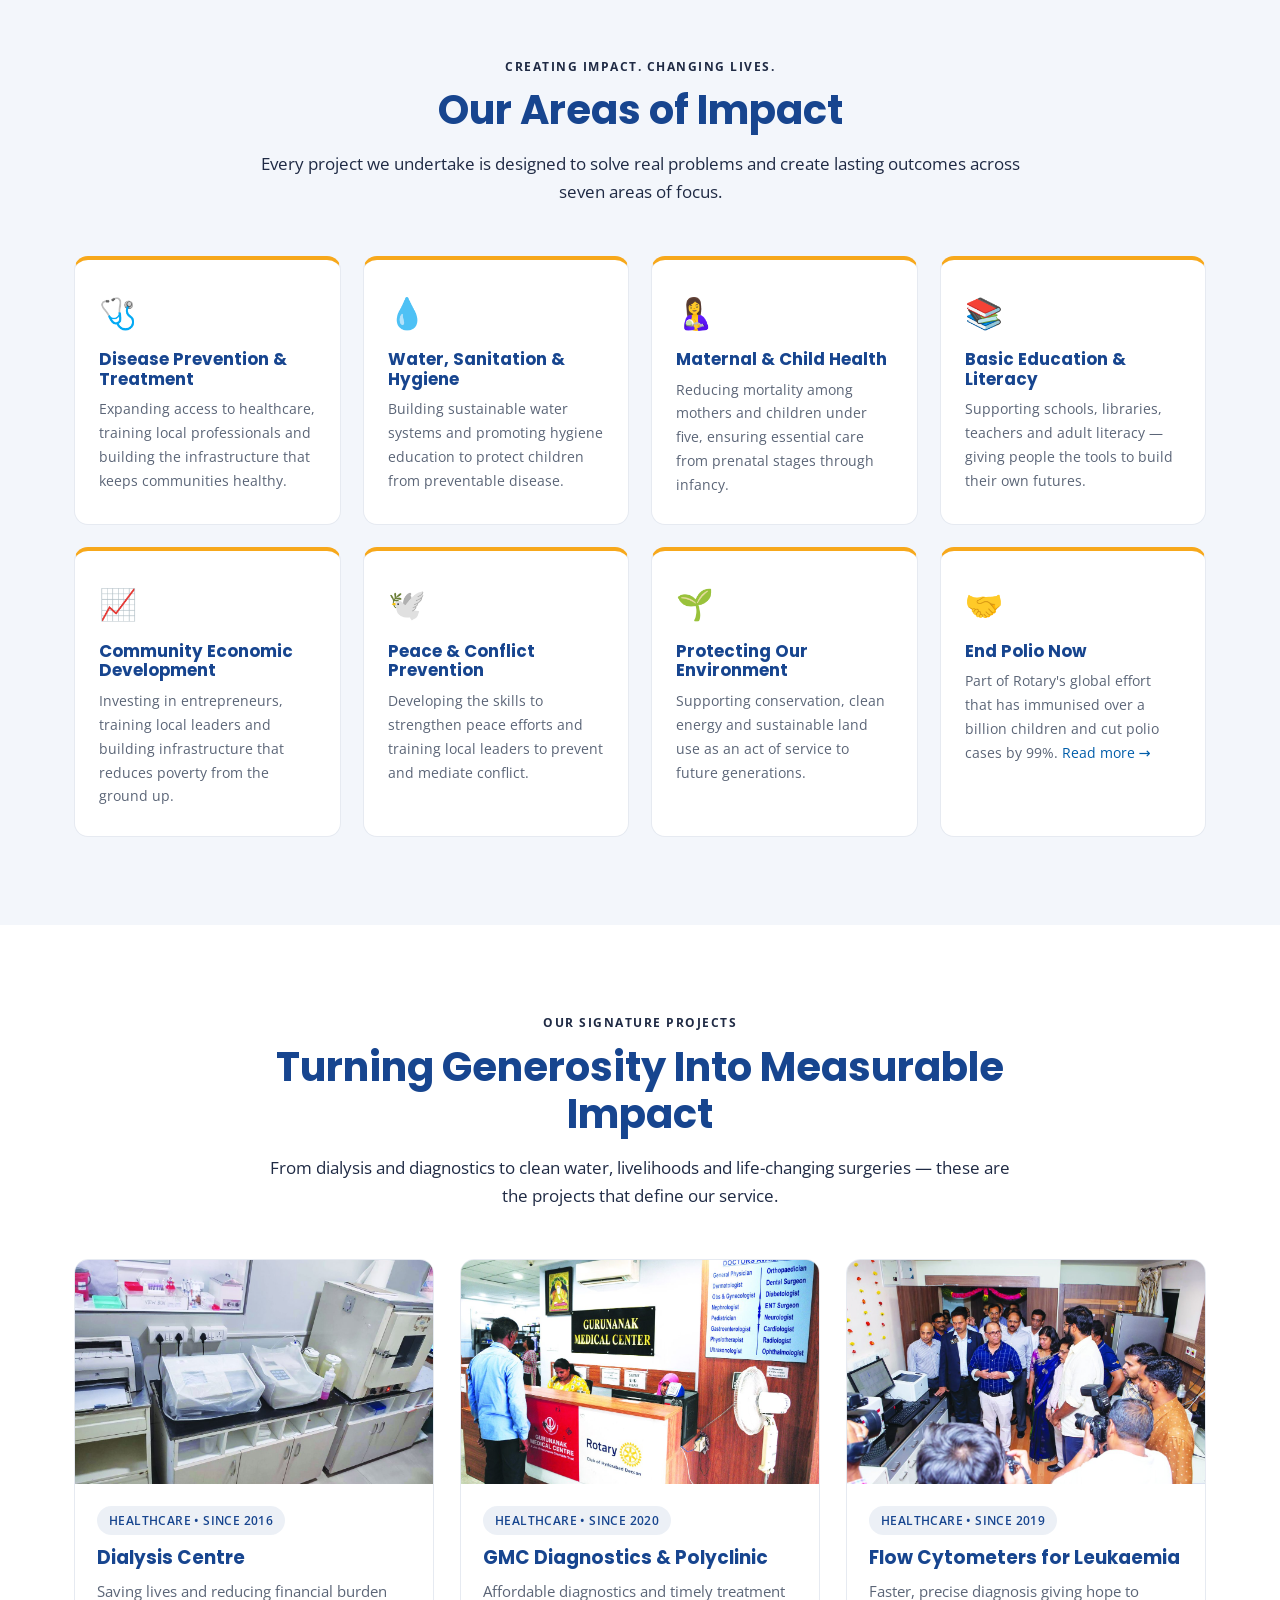
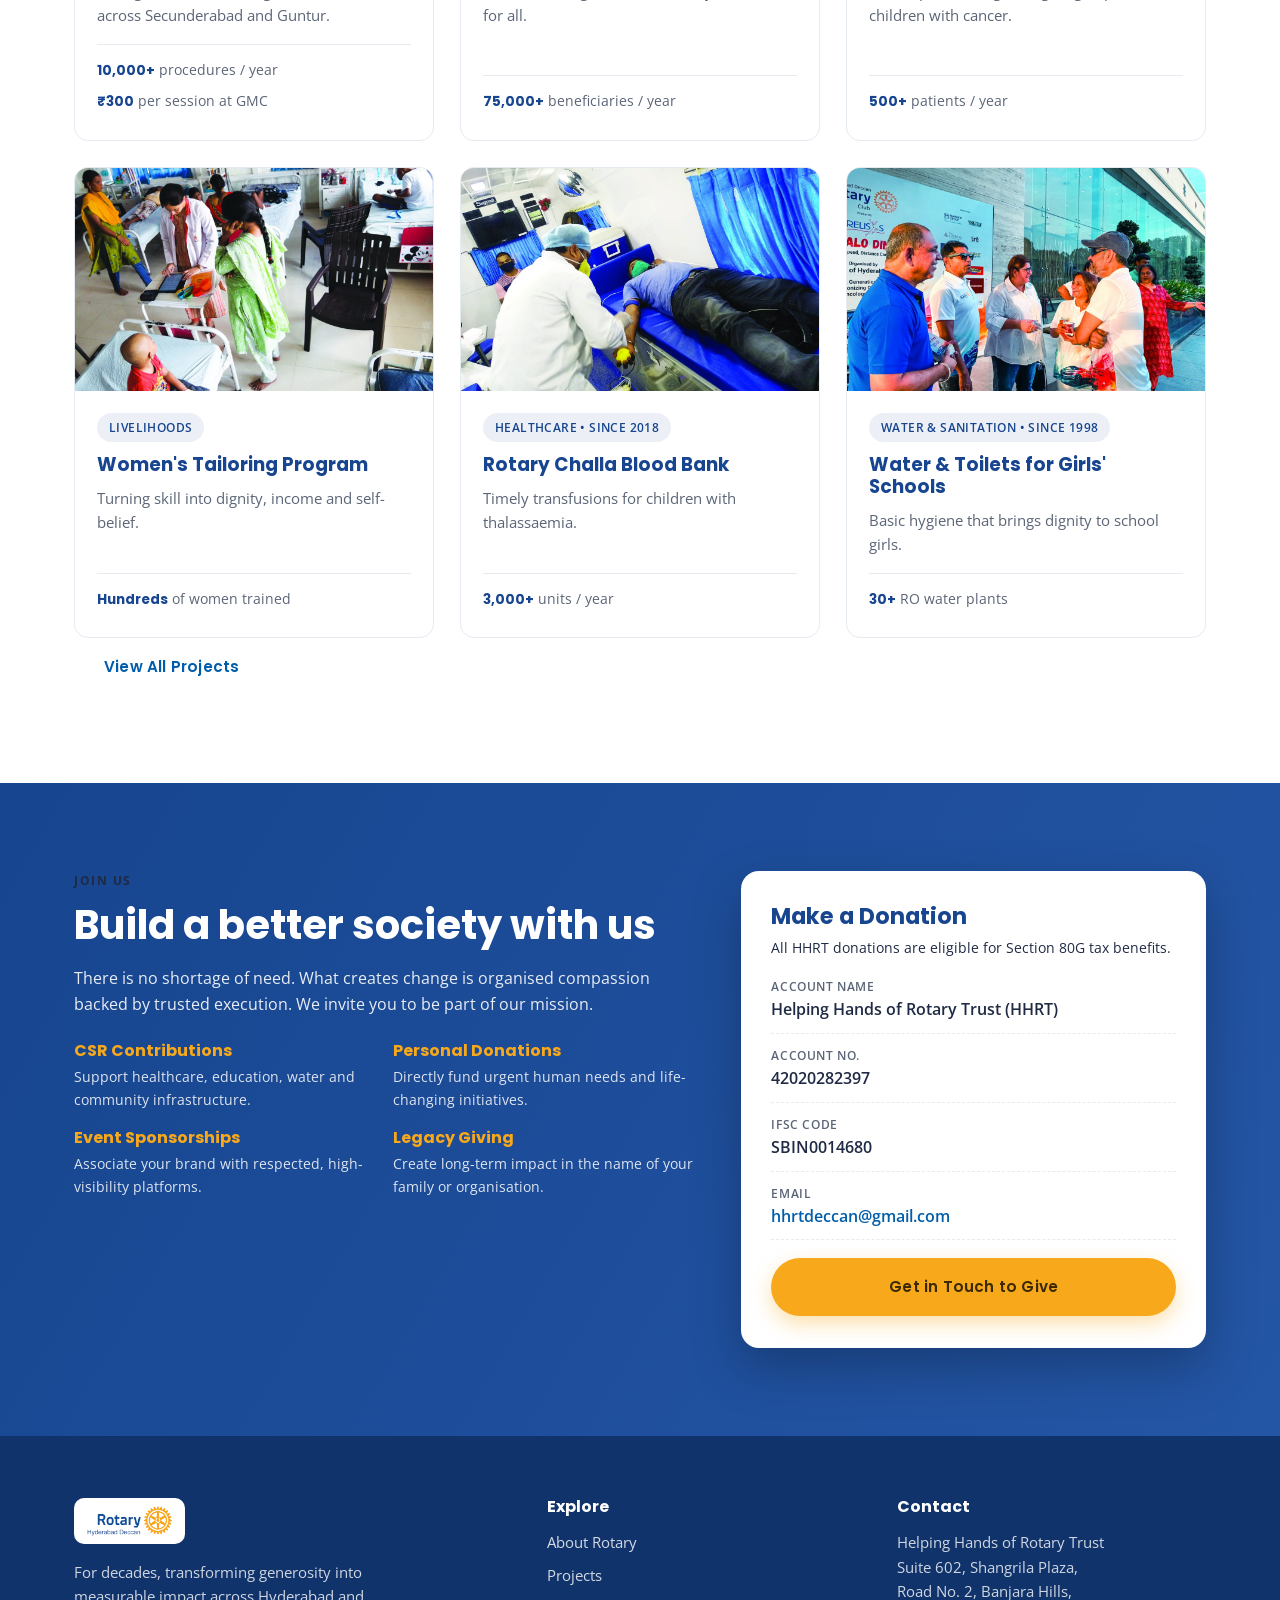
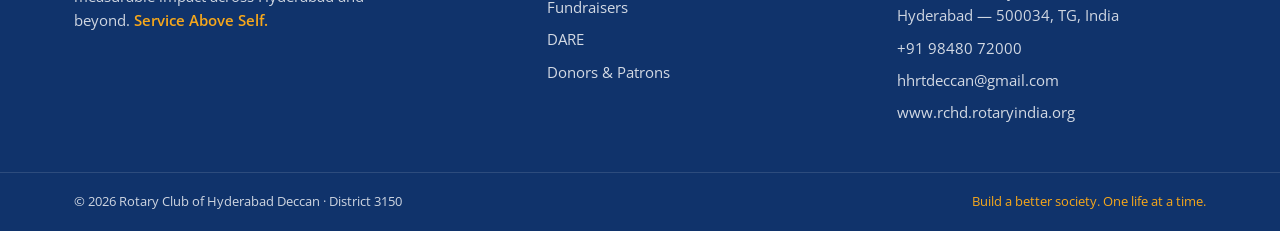
==== commit 696f4953: "add multipage website" ====
--- a/website/index.html
+++ b/website/index.html
@@ -16,20 +16,20 @@
   <!-- ============ HEADER / NAV ============ -->
   <header class="site-header" id="siteHeader">
     <div class="container nav-wrap">
-      <a href="#home" class="brand" aria-label="Rotary Hyderabad Deccan home">
-        <img src="assets/img/logo.png" alt="District 3150 Rotary Hyderabad Deccan" class="brand-logo" />
+      <a href="index.html" class="brand" aria-label="Rotary Hyderabad Deccan home">
+        <img src="assets/img/rchd-logo3.png" alt="District 3150 Rotary Hyderabad Deccan" class="brand-logo" />
       </a>
       <button class="nav-toggle" id="navToggle" aria-label="Toggle navigation" aria-expanded="false">
         <span></span><span></span><span></span>
       </button>
       <nav class="main-nav" id="mainNav">
-        <a href="#about">About</a>
-        <a href="#impact">Impact Areas</a>
-        <a href="#projects">Projects</a>
-        <a href="#polio">End Polio</a>
-        <a href="#events">Fundraisers</a>
-        <a href="#community">Community</a>
-        <a href="#join" class="nav-cta">Donate</a>
+        <a href="index.html" class="active">Home</a>
+        <a href="about.html">About Rotary</a>
+        <a href="projects.html">Projects</a>
+        <a href="fundraisers.html">Fundraisers</a>
+        <a href="dare.html">DARE</a>
+        <a href="donors.html">Donors &amp; Patrons</a>
+        <a href="donors.html#give" class="nav-cta">Donate</a>
       </nav>
     </div>
   </header>
@@ -43,8 +43,8 @@
       <h1 class="hero-title">Building a Better Society.<br><span>One Life at a Time.</span></h1>
       <p class="hero-lead">Every act of giving begins with a simple decision — to care. For decades, the Rotary Club of Hyderabad Deccan has turned that decision into measurable impact: healthcare for families, education for children, dignity for women and hope for those who need it most.</p>
       <div class="hero-actions">
-        <a href="#join" class="btn btn-gold">Partner With Us</a>
-        <a href="#projects" class="btn btn-ghost">See Our Projects</a>
+        <a href="donors.html#give" class="btn btn-gold">Partner With Us</a>
+        <a href="projects.html" class="btn btn-ghost">See Our Projects</a>
       </div>
     </div>
     <div class="hero-stats container">
@@ -70,6 +70,9 @@
           <li>High-impact global grant projects</li>
           <li>Healthcare infrastructure</li>
         </ul>
+        <div class="center-cta" style="text-align:left;margin-top:28px">
+          <a href="about.html" class="btn btn-outline">More About Rotary</a>
+        </div>
       </div>
       <div class="reveal about-media">
         <img src="assets/images/legacy.jpg" alt="Members of the Rotary Club of Hyderabad Deccan" loading="lazy" />
@@ -77,25 +80,6 @@
           <div class="badge"><strong>₹10 Cr+</strong><span>Member contributions to charity</span></div>
           <div class="badge"><strong>100%</strong><span>Paul Harris Fellow Club</span></div>
         </div>
-      </div>
-    </div>
-
-    <!-- Rotary journey strip -->
-    <div class="container journey">
-      <div class="journey-text reveal">
-        <p class="eyebrow">The Rotary Journey</p>
-        <h3>A global force for good since 1905</h3>
-        <p>What began as a small fellowship gathering in Chicago has become one of the world's most respected service movements — 1.4&nbsp;million members across 46,000+ clubs worldwide, committed to solving real human challenges. Rotary is non-political, non-religious and united by one enduring principle: <strong>Service Above Self.</strong></p>
-      </div>
-      <div class="fourway reveal">
-        <h4>The Four-Way Test</h4>
-        <p class="fourway-sub">Of the things we think, say or do</p>
-        <ol>
-          <li>Is it the <em>truth</em>?</li>
-          <li>Is it <em>fair</em> to all concerned?</li>
-          <li>Will it build <em>goodwill</em> &amp; better friendships?</li>
-          <li>Will it be <em>beneficial</em> to all concerned?</li>
-        </ol>
       </div>
     </div>
   </section>
@@ -109,46 +93,19 @@
         <p class="section-intro">Every project we undertake is designed to solve real problems and create lasting outcomes across seven areas of focus.</p>
       </div>
       <div class="impact-grid">
-        <article class="impact-card reveal">
-          <div class="impact-ic">🩺</div>
-          <h3>Disease Prevention &amp; Treatment</h3>
-          <p>Expanding access to healthcare, training local professionals and building the infrastructure that keeps communities healthy.</p>
-        </article>
-        <article class="impact-card reveal">
-          <div class="impact-ic">💧</div>
-          <h3>Water, Sanitation &amp; Hygiene</h3>
-          <p>Building sustainable water systems and promoting hygiene education to protect children from preventable disease.</p>
-        </article>
-        <article class="impact-card reveal">
-          <div class="impact-ic">🤱</div>
-          <h3>Maternal &amp; Child Health</h3>
-          <p>Reducing mortality among mothers and children under five, ensuring essential care from prenatal stages through infancy.</p>
-        </article>
-        <article class="impact-card reveal">
-          <div class="impact-ic">📚</div>
-          <h3>Basic Education &amp; Literacy</h3>
-          <p>Supporting schools, libraries, teachers and adult literacy — giving people the tools to build their own futures.</p>
-        </article>
-        <article class="impact-card reveal">
-          <div class="impact-ic">📈</div>
-          <h3>Community Economic Development</h3>
-          <p>Investing in entrepreneurs, training local leaders and building infrastructure that reduces poverty from the ground up.</p>
-        </article>
-        <article class="impact-card reveal">
-          <div class="impact-ic">🕊️</div>
-          <h3>Peace &amp; Conflict Prevention</h3>
-          <p>Developing the skills to strengthen peace efforts and training local leaders to prevent and mediate conflict.</p>
-        </article>
-        <article class="impact-card reveal">
-          <div class="impact-ic">🌱</div>
-          <h3>Protecting Our Environment</h3>
-          <p>Supporting conservation, clean energy and sustainable land use as an act of service to future generations.</p>
-        </article>
-      </div>
-    </div>
-  </section>
-
-  <!-- ============ SIGNATURE PROJECTS ============ -->
+        <article class="impact-card reveal"><div class="impact-ic">🩺</div><h3>Disease Prevention &amp; Treatment</h3><p>Expanding access to healthcare, training local professionals and building the infrastructure that keeps communities healthy.</p></article>
+        <article class="impact-card reveal"><div class="impact-ic">💧</div><h3>Water, Sanitation &amp; Hygiene</h3><p>Building sustainable water systems and promoting hygiene education to protect children from preventable disease.</p></article>
+        <article class="impact-card reveal"><div class="impact-ic">🤱</div><h3>Maternal &amp; Child Health</h3><p>Reducing mortality among mothers and children under five, ensuring essential care from prenatal stages through infancy.</p></article>
+        <article class="impact-card reveal"><div class="impact-ic">📚</div><h3>Basic Education &amp; Literacy</h3><p>Supporting schools, libraries, teachers and adult literacy — giving people the tools to build their own futures.</p></article>
+        <article class="impact-card reveal"><div class="impact-ic">📈</div><h3>Community Economic Development</h3><p>Investing in entrepreneurs, training local leaders and building infrastructure that reduces poverty from the ground up.</p></article>
+        <article class="impact-card reveal"><div class="impact-ic">🕊️</div><h3>Peace &amp; Conflict Prevention</h3><p>Developing the skills to strengthen peace efforts and training local leaders to prevent and mediate conflict.</p></article>
+        <article class="impact-card reveal"><div class="impact-ic">🌱</div><h3>Protecting Our Environment</h3><p>Supporting conservation, clean energy and sustainable land use as an act of service to future generations.</p></article>
+        <article class="impact-card reveal impact-card-cta"><div class="impact-ic">🤝</div><h3>End Polio Now</h3><p>Part of Rotary's global effort that has immunised over a billion children and cut polio cases by 99%. <a href="about.html#polio">Read more →</a></p></article>
+      </div>
+    </div>
+  </section>
+
+  <!-- ============ SIGNATURE PROJECTS (PREVIEW) ============ -->
   <section class="section" id="projects">
     <div class="container">
       <div class="section-head reveal">
@@ -156,246 +113,67 @@
         <h2 class="section-title">Turning Generosity Into Measurable Impact</h2>
         <p class="section-intro">From dialysis and diagnostics to clean water, livelihoods and life-changing surgeries — these are the projects that define our service.</p>
       </div>
-
       <div class="projects-grid">
-
         <article class="project-card reveal">
           <div class="project-img"><img src="assets/images/dialysis.jpg" alt="Patients undergoing dialysis at the Secunderabad centre" loading="lazy" /></div>
           <div class="project-body">
             <span class="tag">Healthcare • Since 2016</span>
-            <h3>Guru Nanak Bhagwan Mahaveer Dialysis Centre</h3>
-            <p>Saving lives and reducing financial burden for thousands of households across Secunderabad and Guntur.</p>
-            <div class="project-stats">
-              <span><strong>10,000+</strong> procedures / year</span>
-              <span><strong>₹300</strong> per session at GMC</span>
-              <span><strong>₹3 Cr</strong> saved for beneficiaries / year</span>
-            </div>
-          </div>
-        </article>
-
+            <h3>Dialysis Centre</h3>
+            <p>Saving lives and reducing financial burden across Secunderabad and Guntur.</p>
+            <div class="project-stats"><span><strong>10,000+</strong> procedures / year</span><span><strong>₹300</strong> per session at GMC</span></div>
+          </div>
+        </article>
         <article class="project-card reveal">
           <div class="project-img"><img src="assets/images/diagnostics.jpg" alt="GMC Diagnostics Centre and Polyclinic" loading="lazy" /></div>
           <div class="project-body">
             <span class="tag">Healthcare • Since 2020</span>
-            <h3>GMC Diagnostics Centre &amp; Polyclinic</h3>
-            <p>Affordable diagnostics, timely treatment and better lives — modern tests, scans and consultations at highly affordable rates.</p>
-            <div class="project-stats">
-              <span><strong>75,000+</strong> beneficiaries / year</span>
-              <span><strong>₹12 Cr</strong> project</span>
-            </div>
-          </div>
-        </article>
-
-        <article class="project-card reveal">
-          <div class="project-img"><img src="assets/images/water-schools.jpg" alt="Water and sanitation facilities for schools" loading="lazy" /></div>
+            <h3>GMC Diagnostics &amp; Polyclinic</h3>
+            <p>Affordable diagnostics and timely treatment for all.</p>
+            <div class="project-stats"><span><strong>75,000+</strong> beneficiaries / year</span></div>
+          </div>
+        </article>
+        <article class="project-card reveal">
+          <div class="project-img"><img src="assets/images/cytometer.jpg" alt="Flow cytometer for childhood leukaemia diagnosis" loading="lazy" /></div>
+          <div class="project-body">
+            <span class="tag">Healthcare • Since 2019</span>
+            <h3>Flow Cytometers for Leukaemia</h3>
+            <p>Faster, precise diagnosis giving hope to children with cancer.</p>
+            <div class="project-stats"><span><strong>500+</strong> patients / year</span></div>
+          </div>
+        </article>
+        <article class="project-card reveal">
+          <div class="project-img"><img src="assets/images/tailoring.jpg" alt="Women's tailoring and livelihood program" loading="lazy" /></div>
+          <div class="project-body">
+            <span class="tag">Livelihoods</span>
+            <h3>Women's Tailoring Program</h3>
+            <p>Turning skill into dignity, income and self-belief.</p>
+            <div class="project-stats"><span><strong>Hundreds</strong> of women trained</span></div>
+          </div>
+        </article>
+        <article class="project-card reveal">
+          <div class="project-img"><img src="assets/images/bloodbank.jpg" alt="Rotary Challa Blood Bank donation drive" loading="lazy" /></div>
+          <div class="project-body">
+            <span class="tag">Healthcare • Since 2018</span>
+            <h3>Rotary Challa Blood Bank</h3>
+            <p>Timely transfusions for children with thalassaemia.</p>
+            <div class="project-stats"><span><strong>3,000+</strong> units / year</span></div>
+          </div>
+        </article>
+        <article class="project-card reveal">
+          <div class="project-img"><img src="assets/images/water-schools.jpg" alt="Water and sanitation facilities for girls' schools" loading="lazy" /></div>
           <div class="project-body">
             <span class="tag">Water &amp; Sanitation • Since 1998</span>
             <h3>Water &amp; Toilets for Girls' Schools</h3>
-            <p>A basic hygiene initiative bringing dignity to school girls across Hyderabad and surrounding regions.</p>
-            <div class="project-stats">
-              <span><strong>30+</strong> RO water plants</span>
-              <span><strong>50+</strong> toilets &amp; handwash stations</span>
-              <span><strong>10,000+</strong> beneficiaries</span>
-            </div>
-          </div>
-        </article>
-
-        <article class="project-card reveal">
-          <div class="project-img"><img src="assets/images/tailoring.jpg" alt="Women's tailoring and livelihood program" loading="lazy" /></div>
-          <div class="project-body">
-            <span class="tag">Livelihoods</span>
-            <h3>Women's Tailoring &amp; Livelihood Program</h3>
-            <p>Structured tailoring training at Jeedimetla and Dhoolpet (with SETWIN) — turning skill into dignity, income and self-belief.</p>
-            <div class="project-stats">
-              <span><strong>Hundreds</strong> of women trained</span>
-              <span><strong>2</strong> training venues</span>
-            </div>
-          </div>
-        </article>
-
-        <article class="project-card reveal">
-          <div class="project-img"><img src="assets/images/udyamini.jpg" alt="Udyamini program session for young women" loading="lazy" /></div>
-          <div class="project-body">
-            <span class="tag">Youth &amp; Careers</span>
-            <h3>Udyamini Program</h3>
-            <p>Empowering young women for careers and leadership through mentoring, interview readiness and confidence-building.</p>
-            <div class="project-stats">
-              <span><strong>1,000</strong> girls / year target</span>
-              <span><strong>24</strong> interactive sessions</span>
-            </div>
-          </div>
-        </article>
-
-        <article class="project-card reveal">
-          <div class="project-img"><img src="assets/images/cytometer.jpg" alt="Flow cytometer inauguration for childhood leukaemia diagnosis" loading="lazy" /></div>
-          <div class="project-body">
-            <span class="tag">Healthcare • Since 2019</span>
-            <h3>Flow Cytometers for Childhood Leukaemia</h3>
-            <p>Faster, precise diagnosis at leading cancer institutions — giving hope to children and families facing cancer.</p>
-            <div class="project-stats">
-              <span><strong>500+</strong> patients / year</span>
-              <span><strong>₹60 L</strong> saved / year</span>
-            </div>
-          </div>
-        </article>
-
-        <article class="project-card reveal">
-          <div class="project-img"><img src="assets/images/ctscan.jpg" alt="CT scan inauguration at CR Foundation" loading="lazy" /></div>
-          <div class="project-body">
-            <span class="tag">Healthcare • Since 2023</span>
-            <h3>CT Scan at Rotary Prolifics Diagnostic Centre</h3>
-            <p>Critical imaging technology within reach for every family at the CR Foundation in Hyderabad.</p>
-            <div class="project-stats">
-              <span><strong>2,000</strong> CT scans / year</span>
-              <span><strong>75,000</strong> beneficiaries / year</span>
-            </div>
-          </div>
-        </article>
-
-        <article class="project-card reveal">
-          <div class="project-img"><img src="assets/images/bloodbank.jpg" alt="Rotary Challa Blood Bank donation drive" loading="lazy" /></div>
-          <div class="project-body">
-            <span class="tag">Healthcare • Since 2018</span>
-            <h3>Rotary Challa Blood Bank</h3>
-            <p>Timely blood transfusions for children with thalassaemia and economically-challenged patients who need them most.</p>
-            <div class="project-stats">
-              <span><strong>3,000+</strong> units / year</span>
-              <span><strong>500+</strong> units / month collected</span>
-            </div>
-          </div>
-        </article>
-
-        <article class="project-card reveal">
-          <div class="project-img"><img src="assets/images/retina.jpg" alt="Retina care centre" loading="lazy" /></div>
-          <div class="project-body">
-            <span class="tag">Healthcare</span>
-            <h3>Retina Centre</h3>
-            <p>Safeguarding the greatest gift — sight. Specialised retina care and advanced eye surgeries made accessible at subsidised rates.</p>
-            <div class="project-stats">
-              <span><strong>Subsidised</strong> retina diagnosis &amp; surgery</span>
-            </div>
-          </div>
-        </article>
-
-      </div>
-    </div>
-  </section>
-
-  <!-- ============ END POLIO ============ -->
-  <section class="section polio" id="polio">
-    <div class="container polio-inner">
-      <div class="reveal">
-        <p class="eyebrow eyebrow-light">End Polio Now</p>
-        <h2 class="section-title light">Helping end one of humanity's cruellest diseases</h2>
-        <p class="light-text">Rotary chose to fight back. Through one of the largest public-health partnerships in history, Rotary helped immunise more than a billion children worldwide — protecting them from a debilitating disease and reducing polio cases by over 99%.</p>
-        <p class="polio-partners"><strong>Partners in eradication:</strong> Rotary International · WHO · UNICEF · US CDC · National Governments worldwide</p>
-      </div>
-      <div class="polio-stats reveal">
-        <div class="pstat"><span class="pstat-num">1B+</span><span>Children immunised</span></div>
-        <div class="pstat"><span class="pstat-num">99%+</span><span>Reduction in polio cases</span></div>
-        <div class="pstat"><span class="pstat-num">20M+</span><span>Walking who'd be paralysed</span></div>
-        <div class="pstat"><span class="pstat-num">125 → 2</span><span>Endemic countries</span></div>
-      </div>
-    </div>
-  </section>
-
-  <!-- ============ FUNDRAISERS ============ -->
-  <section class="section section-tint" id="events">
-    <div class="container">
-      <div class="section-head reveal">
-        <p class="eyebrow">Our Annual Fundraisers</p>
-        <h2 class="section-title">Events That Turn Participation Into Impact</h2>
-        <p class="section-intro">Bringing together Hyderabad's business leaders, professionals and families to show solidarity and support for causes that create impact.</p>
-      </div>
-      <div class="events-grid">
-        <article class="event-card reveal">
-          <div class="event-img"><img src="assets/images/golf.jpg" alt="Rotary Golf for Charity tournament" loading="lazy" /></div>
-          <div class="event-body">
-            <h3>Golf for Charity Tournament</h3>
-            <p>Since 2016, one of the most prestigious events on Hyderabad's golfing calendar — hosted at the Hyderabad Golf Association, attracting 100+ golfers each year.</p>
-            <div class="project-stats">
-              <span><strong>₹20 Cr+</strong> raised</span>
-              <span><strong>1,000+</strong> players over the years</span>
-            </div>
-            <p class="event-note">Projects enabled include the Dialysis Centre, Challa Blood Bank, flow cytometers, girls' toilets, the Retina Surgery Centre and the CR Foundation medical centre.</p>
-          </div>
-        </article>
-        <article class="event-card reveal">
-          <div class="event-img"><img src="assets/images/carrally.jpg" alt="Deccan Accelerates for Charity TSD car rally" loading="lazy" /></div>
-          <div class="event-body">
-            <h3>Deccan Accelerates for Charity — TSD Rally</h3>
-            <p>A Time-Speed-Distance precision navigation rally from Hyderabad to Dindi, where passion for motoring meets purpose.</p>
-            <div class="project-stats">
-              <span><strong>Current cause:</strong> Next-gen sequencing machine for MNJ Cancer Hospital</span>
-            </div>
-            <p class="event-note">Every registration, sponsorship and partnership helps fund life-saving community projects.</p>
-          </div>
-        </article>
-      </div>
-    </div>
-  </section>
-
-  <!-- ============ DARE ============ -->
-  <section class="section" id="dare">
-    <div class="container grid-2 grid-2-rev">
-      <div class="reveal about-media">
-        <img src="assets/images/dare.jpg" alt="DARE project inauguration with a partner club" loading="lazy" />
-      </div>
-      <div class="reveal">
-        <p class="eyebrow">DARE — Deccan Assists Rotary Endeavours</p>
-        <h2 class="section-title">Enabling reach to communities everywhere</h2>
-        <p>DARE is a collaborative model that supports smaller rural and suburban Rotary clubs with funding, execution expertise and governance — built on a grassroots belief that the most durable change is the change a community drives for itself.</p>
-        <ul class="pillars">
-          <li>40+ partner clubs across Telangana &amp; Andhra Pradesh</li>
-          <li>At least one project every month</li>
-          <li>Healthcare, water, education, livelihoods &amp; infrastructure</li>
-        </ul>
-      </div>
-    </div>
-  </section>
-
-  <!-- ============ COMMUNITY GALLERY ============ -->
-  <section class="section section-tint" id="community">
-    <div class="container">
-      <div class="section-head reveal">
-        <p class="eyebrow">Regular Community Service</p>
-        <h2 class="section-title">Small Consistent Acts. Big Impact.</h2>
-        <p class="section-intro">From blood-donation camps and tree plantation to blanket drives, wheelchair and cycle donations, and support for orphanages and old-age homes — service is a daily habit.</p>
-      </div>
-      <div class="gallery">
-        <figure class="reveal"><img src="assets/images/treeplant.jpg" alt="Tree plantation drive" loading="lazy" /><figcaption>Tree Plantation</figcaption></figure>
-        <figure class="reveal"><img src="assets/images/polio.jpg" alt="Polio drops campaign" loading="lazy" /><figcaption>Polio Drops Campaign</figcaption></figure>
-        <figure class="reveal"><img src="assets/images/wheelchair.jpg" alt="Wheelchair donation" loading="lazy" /><figcaption>Wheelchair Donation</figcaption></figure>
-        <figure class="reveal"><img src="assets/images/bicycle.jpg" alt="Bicycle donation" loading="lazy" /><figcaption>Bicycle Donation</figcaption></figure>
-        <figure class="reveal"><img src="assets/images/oldage.jpg" alt="Visit to an old age home" loading="lazy" /><figcaption>Old Age Home Visit</figcaption></figure>
-        <figure class="reveal"><img src="assets/images/hpv.jpg" alt="HPV vaccination for girls" loading="lazy" /><figcaption>HPV Vaccination for Girls</figcaption></figure>
-        <figure class="reveal"><img src="assets/images/livelihood.jpg" alt="Street cart livelihood support" loading="lazy" /><figcaption>Livelihood Support</figcaption></figure>
-        <figure class="reveal"><img src="assets/images/christmas.jpg" alt="Christmas with leukaemia-affected children" loading="lazy" /><figcaption>Christmas With Children</figcaption></figure>
-      </div>
-    </div>
-  </section>
-
-  <!-- ============ TRANSPARENCY / HHRT ============ -->
-  <section class="section" id="trust">
-    <div class="container">
-      <div class="section-head reveal">
-        <p class="eyebrow">Helping Hands of Rotary Trust (HHRT)</p>
-        <h2 class="section-title">Utilising every rupee for the greater good</h2>
-        <p class="section-intro">HHRT ensures generosity reaches the ground efficiently, transparently and responsibly — directing contributions into carefully managed projects across healthcare, education, welfare and livelihoods.</p>
-      </div>
-      <div class="trust-grid">
-        <div class="trust-card reveal"><h4>Transparency</h4><p>Clear accounting and audited systems.</p></div>
-        <div class="trust-card reveal"><h4>Purposeful Allocation</h4><p>Funds directed to intended causes.</p></div>
-        <div class="trust-card reveal"><h4>Documentation</h4><p>Complete 80G &amp; CSR compliance support.</p></div>
-        <div class="trust-card reveal"><h4>Reporting</h4><p>Meaningful updates and measurable outcomes.</p></div>
-        <div class="trust-card reveal"><h4>Accountability</h4><p>Strong governance backed by Rotary values.</p></div>
-        <div class="trust-card reveal"><h4>Tax Benefits</h4><p>Eligible under Section 80G of the Income Tax Act.</p></div>
-      </div>
-      <p class="trust-note reveal">Eligible for CSR partnerships · Registered for CSR project execution with the Ministry of Corporate Affairs · Currently only domestic donations are accepted.</p>
-    </div>
-  </section>
-
-  <!-- ============ JOIN / DONATE ============ -->
+            <p>Basic hygiene that brings dignity to school girls.</p>
+            <div class="project-stats"><span><strong>30+</strong> RO water plants</span></div>
+          </div>
+        </article>
+      </div>
+      <div class="center-cta reveal"><a href="projects.html" class="btn btn-blue">View All Projects</a></div>
+    </div>
+  </section>
+
+  <!-- ============ JOIN US ============ -->
   <section class="section join" id="join">
     <div class="container join-inner">
       <div class="reveal">
@@ -427,15 +205,20 @@
   <footer class="site-footer" id="contact">
     <div class="container footer-grid">
       <div class="footer-brand">
-        <img src="assets/img/logo.png" alt="Rotary Hyderabad Deccan" class="footer-logo" />
+        <img src="assets/img/rchd-logo3.png" alt="Rotary Hyderabad Deccan" class="footer-logo" />
         <p>For decades, transforming generosity into measurable impact across Hyderabad and beyond. <em>Service Above Self.</em></p>
+      </div>
+      <div class="footer-col">
+        <h4>Explore</h4>
+        <p><a href="about.html">About Rotary</a></p>
+        <p><a href="projects.html">Projects</a></p>
+        <p><a href="fundraisers.html">Fundraisers</a></p>
+        <p><a href="dare.html">DARE</a></p>
+        <p><a href="donors.html">Donors &amp; Patrons</a></p>
       </div>
       <div class="footer-col">
         <h4>Contact</h4>
         <p>Helping Hands of Rotary Trust<br>Suite 602, Shangrila Plaza,<br>Road No. 2, Banjara Hills,<br>Hyderabad — 500034, TG, India</p>
-      </div>
-      <div class="footer-col">
-        <h4>Reach Us</h4>
         <p><a href="tel:+919848072000">+91 98480 72000</a></p>
         <p><a href="mailto:hhrtdeccan@gmail.com">hhrtdeccan@gmail.com</a></p>
         <p><a href="https://www.rchd.rotaryindia.org" target="_blank" rel="noopener">www.rchd.rotaryindia.org</a></p>
@@ -450,7 +233,6 @@
   </footer>
 
   <a href="#home" class="to-top" id="toTop" aria-label="Back to top">↑</a>
-
   <script src="assets/js/main.js"></script>
 </body>
 </html>
